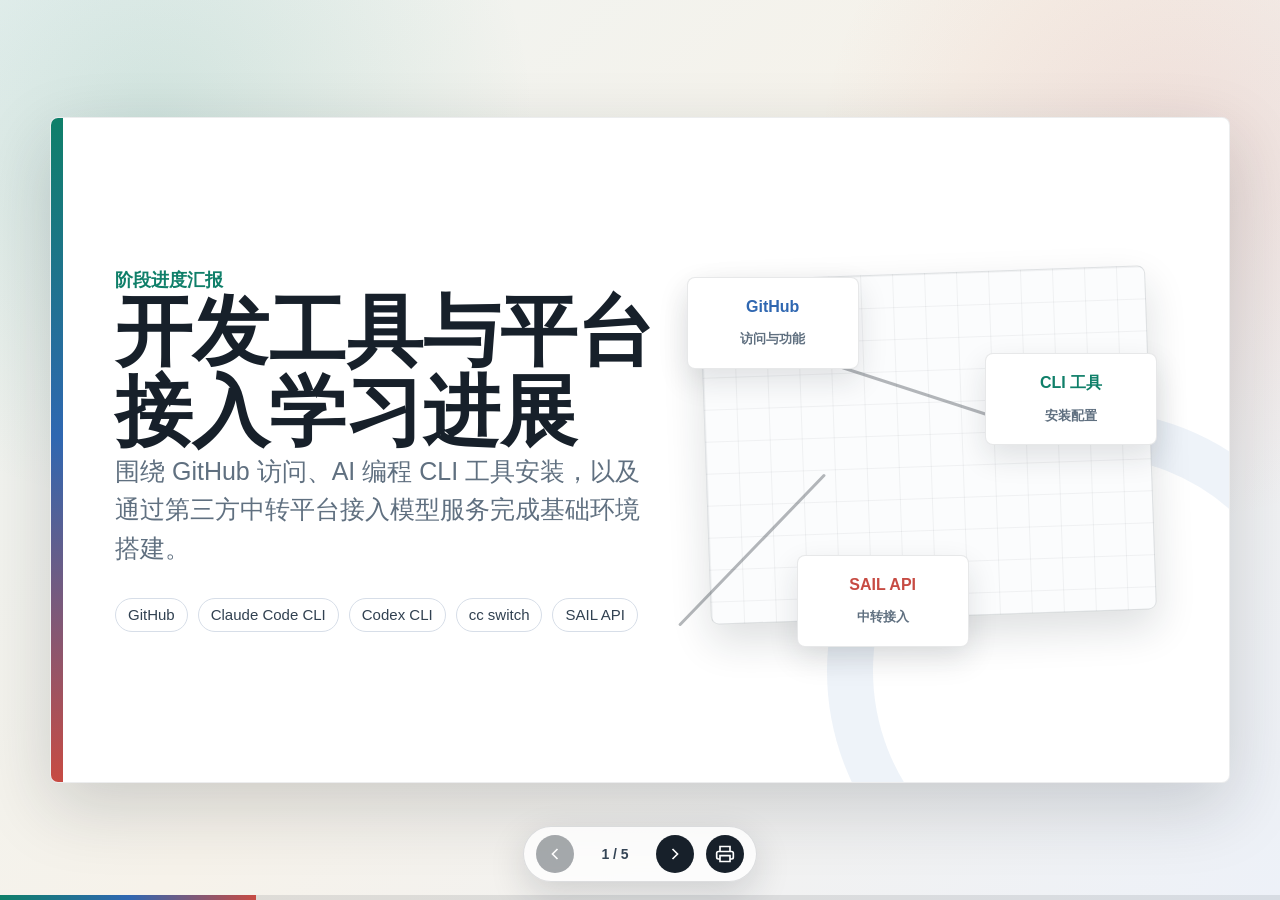
==== index.html @ 8c8330c8 "Add progress report webpage" ====
<!doctype html>
<html lang="zh-CN">
<head>
  <meta charset="utf-8">
  <meta name="viewport" content="width=device-width, initial-scale=1">
  <title>阶段进度汇报</title>
  <style>
    :root {
      --ink: #17202a;
      --muted: #607080;
      --line: #d7dee8;
      --paper: #f6f2ea;
      --surface: #ffffff;
      --green: #0f7f69;
      --blue: #2f67b1;
      --red: #c74b43;
      --gold: #b98020;
      --shadow: 0 24px 70px rgba(23, 32, 42, 0.18);
    }

    * {
      box-sizing: border-box;
    }

    html,
    body {
      height: 100%;
    }

    body {
      margin: 0;
      background:
        radial-gradient(circle at 12% 14%, rgba(15, 127, 105, 0.14), transparent 28%),
        radial-gradient(circle at 92% 18%, rgba(199, 75, 67, 0.12), transparent 26%),
        linear-gradient(135deg, #eef4f3 0%, var(--paper) 48%, #edf1f8 100%);
      color: var(--ink);
      font-family: "Microsoft YaHei", "PingFang SC", "Noto Sans SC", Arial, sans-serif;
      overflow: hidden;
    }

    .deck {
      position: relative;
      display: grid;
      min-height: 100%;
      place-items: center;
      padding: 36px 36px 72px;
    }

    .slide {
      position: absolute;
      display: none;
      width: min(1180px, calc(100vw - 72px));
      min-height: min(664px, calc(100vh - 128px));
      overflow: hidden;
      background: var(--surface);
      border: 1px solid rgba(23, 32, 42, 0.08);
      border-radius: 8px;
      box-shadow: var(--shadow);
      isolation: isolate;
    }

    .slide.active {
      display: block;
      animation: enter 260ms ease-out;
    }

    @keyframes enter {
      from {
        opacity: 0;
        transform: translateY(8px) scale(0.992);
      }
      to {
        opacity: 1;
        transform: translateY(0) scale(1);
      }
    }

    .slide::before {
      content: "";
      position: absolute;
      inset: 0 auto 0 0;
      width: 12px;
      background: linear-gradient(180deg, var(--green), var(--blue) 48%, var(--red));
      z-index: -1;
    }

    .slide::after {
      content: "";
      position: absolute;
      right: -120px;
      bottom: -150px;
      width: 430px;
      height: 430px;
      border: 46px solid rgba(47, 103, 177, 0.08);
      border-radius: 50%;
      z-index: -1;
    }

    .slide-inner {
      display: grid;
      min-height: inherit;
      padding: clamp(34px, 5vw, 68px);
      gap: 28px;
    }

    .cover {
      grid-template-columns: 1.06fr 0.94fr;
      align-items: center;
    }

    .section {
      grid-template-rows: auto 1fr;
    }

    .eyebrow {
      color: var(--green);
      font-size: clamp(14px, 1.5vw, 18px);
      font-weight: 700;
      letter-spacing: 0;
    }

    h1,
    h2,
    h3,
    p {
      margin: 0;
    }

    h1 {
      max-width: 760px;
      font-size: clamp(48px, 6vw, 82px);
      line-height: 1.04;
      letter-spacing: 0;
    }

    h2 {
      font-size: clamp(34px, 4.2vw, 58px);
      line-height: 1.1;
      letter-spacing: 0;
    }

    h3 {
      font-size: clamp(19px, 2vw, 25px);
      line-height: 1.25;
      letter-spacing: 0;
    }

    .lead {
      max-width: 820px;
      color: var(--muted);
      font-size: clamp(19px, 2vw, 25px);
      line-height: 1.55;
    }

    .meta {
      display: flex;
      flex-wrap: wrap;
      gap: 10px;
      margin-top: 30px;
      color: #314151;
      font-size: 15px;
    }

    .tag {
      display: inline-flex;
      align-items: center;
      min-height: 34px;
      padding: 6px 12px;
      border: 1px solid var(--line);
      border-radius: 999px;
      background: rgba(255, 255, 255, 0.72);
    }

    .visual {
      position: relative;
      min-height: 430px;
    }

    .board {
      position: absolute;
      inset: 38px 14px 48px 20px;
      border: 1px solid rgba(23, 32, 42, 0.12);
      border-radius: 8px;
      background:
        linear-gradient(90deg, rgba(23, 32, 42, 0.05) 1px, transparent 1px),
        linear-gradient(rgba(23, 32, 42, 0.05) 1px, transparent 1px),
        #fbfcfd;
      background-size: 32px 32px;
      box-shadow: 0 18px 40px rgba(23, 32, 42, 0.14);
      transform: rotate(-2deg);
    }

    .node {
      position: absolute;
      display: grid;
      width: clamp(110px, 14vw, 172px);
      min-height: 92px;
      place-items: center;
      padding: 16px;
      border: 1px solid rgba(23, 32, 42, 0.1);
      border-radius: 8px;
      background: #fff;
      box-shadow: 0 12px 30px rgba(23, 32, 42, 0.12);
      font-weight: 800;
      text-align: center;
    }

    .node small {
      display: block;
      margin-top: 6px;
      color: var(--muted);
      font-size: 13px;
      font-weight: 600;
    }

    .node.github {
      top: 42px;
      left: 2px;
      color: var(--blue);
    }

    .node.cli {
      right: 8px;
      top: 118px;
      color: var(--green);
    }

    .node.api {
      left: 112px;
      bottom: 18px;
      color: var(--red);
    }

    .line {
      position: absolute;
      height: 3px;
      border-radius: 999px;
      background: rgba(23, 32, 42, 0.32);
      transform-origin: left center;
    }

    .line.one {
      left: 154px;
      top: 130px;
      width: 205px;
      transform: rotate(18deg);
    }

    .line.two {
      right: 130px;
      top: 238px;
      width: 210px;
      transform: rotate(134deg);
    }

    .split {
      display: grid;
      grid-template-columns: repeat(2, minmax(0, 1fr));
      gap: 22px;
      align-items: stretch;
    }

    .panel {
      display: grid;
      align-content: start;
      gap: 16px;
      min-height: 100%;
      padding: clamp(22px, 3vw, 34px);
      border: 1px solid var(--line);
      border-radius: 8px;
      background: #fbfcfd;
    }

    .panel strong {
      color: var(--blue);
    }

    .list {
      display: grid;
      gap: 14px;
      margin: 0;
      padding: 0;
      list-style: none;
    }

    .list li {
      position: relative;
      padding-left: 32px;
      color: #344455;
      font-size: clamp(17px, 1.8vw, 22px);
      line-height: 1.55;
    }

    .list li::before {
      content: "";
      position: absolute;
      left: 0;
      top: 0.66em;
      width: 12px;
      height: 12px;
      border: 3px solid var(--green);
      border-radius: 50%;
      background: white;
    }

    .flow {
      display: grid;
      grid-template-columns: repeat(5, minmax(0, 1fr));
      align-items: center;
      gap: 10px;
      margin-top: 18px;
    }

    .step {
      display: grid;
      min-height: 150px;
      align-content: center;
      gap: 10px;
      padding: 20px 14px;
      border: 1px solid var(--line);
      border-radius: 8px;
      background: #fff;
      text-align: center;
    }

    .step svg {
      width: 36px;
      height: 36px;
      margin: 0 auto;
      color: var(--blue);
    }

    .step b {
      font-size: clamp(16px, 1.6vw, 20px);
    }

    .step span {
      color: var(--muted);
      font-size: 14px;
      line-height: 1.35;
    }

    .arrow {
      color: var(--gold);
      font-size: 28px;
      font-weight: 900;
      text-align: center;
    }

    .outcome-grid {
      display: grid;
      grid-template-columns: 1fr 1fr 1fr;
      gap: 18px;
      align-items: stretch;
    }

    .metric {
      display: grid;
      align-content: center;
      gap: 12px;
      min-height: 206px;
      padding: 28px;
      border: 1px solid var(--line);
      border-radius: 8px;
      background: #fbfcfd;
    }

    .metric .num {
      color: var(--red);
      font-size: clamp(44px, 5vw, 66px);
      font-weight: 900;
      line-height: 1;
    }

    .metric p {
      color: #344455;
      font-size: clamp(16px, 1.6vw, 20px);
      line-height: 1.5;
    }

    .summary {
      display: grid;
      align-content: center;
      gap: 24px;
      max-width: 900px;
    }

    .summary h2 {
      color: var(--ink);
    }

    .summary .lead {
      color: #344455;
    }

    .controls {
      position: fixed;
      left: 50%;
      bottom: 18px;
      z-index: 10;
      display: flex;
      align-items: center;
      gap: 12px;
      padding: 8px 12px;
      border: 1px solid rgba(23, 32, 42, 0.14);
      border-radius: 999px;
      background: rgba(255, 255, 255, 0.78);
      box-shadow: 0 12px 36px rgba(23, 32, 42, 0.16);
      backdrop-filter: blur(12px);
      transform: translateX(-50%);
    }

    .icon-button {
      display: grid;
      width: 38px;
      height: 38px;
      place-items: center;
      border: 0;
      border-radius: 50%;
      background: var(--ink);
      color: white;
      cursor: pointer;
    }

    .icon-button:disabled {
      cursor: not-allowed;
      opacity: 0.38;
    }

    .icon-button svg {
      width: 20px;
      height: 20px;
    }

    .count {
      min-width: 58px;
      color: #344455;
      font-size: 14px;
      font-weight: 700;
      text-align: center;
    }

    .progress {
      position: fixed;
      left: 0;
      right: 0;
      bottom: 0;
      z-index: 9;
      height: 5px;
      background: rgba(23, 32, 42, 0.1);
    }

    .progress span {
      display: block;
      width: 20%;
      height: 100%;
      background: linear-gradient(90deg, var(--green), var(--blue), var(--red));
      transition: width 180ms ease;
    }

    @media (max-width: 850px) {
      body {
        overflow: auto;
      }

      .deck {
        min-height: auto;
        padding: 18px 14px 86px;
      }

      .slide {
        position: relative;
        width: 100%;
        min-height: calc(100vh - 116px);
      }

      .slide-inner,
      .cover,
      .split,
      .outcome-grid {
        grid-template-columns: 1fr;
      }

      .visual {
        min-height: 300px;
      }

      .board {
        inset: 22px 20px 26px;
      }

      .node.github {
        top: 28px;
        left: 6px;
      }

      .node.cli {
        right: 2px;
        top: 92px;
      }

      .node.api {
        left: 58px;
        bottom: 0;
      }

      .line.one,
      .line.two {
        display: none;
      }

      .flow {
        grid-template-columns: 1fr;
      }

      .arrow {
        transform: rotate(90deg);
      }

      .controls {
        width: calc(100vw - 28px);
        justify-content: center;
      }
    }

    @media print {
      body {
        overflow: visible;
        background: white;
      }

      .deck {
        display: block;
        padding: 0;
      }

      .slide {
        position: relative;
        display: block;
        width: 100vw;
        min-height: 100vh;
        border: 0;
        border-radius: 0;
        box-shadow: none;
        page-break-after: always;
      }

      .controls,
      .progress {
        display: none;
      }
    }
  </style>
</head>
<body>
  <main class="deck" aria-label="阶段进度汇报幻灯片">
    <section class="slide active" aria-label="封面">
      <div class="slide-inner cover">
        <div>
          <p class="eyebrow">阶段进度汇报</p>
          <h1>开发工具与平台接入学习进展</h1>
          <p class="lead">围绕 GitHub 访问、AI 编程 CLI 工具安装，以及通过第三方中转平台接入模型服务完成基础环境搭建。</p>
          <div class="meta">
            <span class="tag">GitHub</span>
            <span class="tag">Claude Code CLI</span>
            <span class="tag">Codex CLI</span>
            <span class="tag">cc switch</span>
            <span class="tag">SAIL API</span>
          </div>
        </div>
        <div class="visual" aria-hidden="true">
          <div class="board"></div>
          <div class="line one"></div>
          <div class="line two"></div>
          <div class="node github">GitHub<small>访问与功能</small></div>
          <div class="node cli">CLI 工具<small>安装配置</small></div>
          <div class="node api">SAIL API<small>中转接入</small></div>
        </div>
      </div>
    </section>

    <section class="slide" aria-label="GitHub 学习">
      <div class="slide-inner section">
        <div>
          <p class="eyebrow">01 / GitHub 访问与使用</p>
          <h2>掌握了 GitHub 的基础访问方式和常用功能</h2>
        </div>
        <div class="split">
          <article class="panel">
            <h3>已完成内容</h3>
            <ul class="list">
              <li>学会访问 GitHub，并了解平台在代码托管、协作开发中的作用。</li>
              <li>认识仓库、分支、提交记录、Issue、Pull Request 等核心功能。</li>
              <li>理解了 GitHub 在项目管理、版本追踪和团队协作中的基本使用方法。</li>
            </ul>
          </article>
          <article class="panel">
            <h3>阶段价值</h3>
            <ul class="list">
              <li>后续可以通过仓库管理学习资料、代码文件和项目文档。</li>
              <li>能够更清晰地追踪每次修改，减少文件版本混乱。</li>
              <li>为后续使用 CLI 工具进行代码开发和协作打下基础。</li>
            </ul>
          </article>
        </div>
      </div>
    </section>

    <section class="slide" aria-label="工具安装">
      <div class="slide-inner section">
        <div>
          <p class="eyebrow">02 / CLI 工具环境</p>
          <h2>完成 Claude Code CLI、Codex CLI 和 cc switch 安装</h2>
        </div>
        <div class="outcome-grid">
          <article class="metric">
            <div class="num">01</div>
            <h3>Claude Code CLI</h3>
            <p>已完成安装，具备在命令行中调用 Claude Code 辅助开发的基础条件。</p>
          </article>
          <article class="metric">
            <div class="num">02</div>
            <h3>Codex CLI</h3>
            <p>已完成安装，能够通过命令行进入 Codex 编程助手工作流。</p>
          </article>
          <article class="metric">
            <div class="num">03</div>
            <h3>cc switch</h3>
            <p>已完成安装，用于切换和管理 Claude Code CLI、Codex CLI 的相关接入配置。</p>
          </article>
        </div>
      </div>
    </section>

    <section class="slide" aria-label="SAIL API 接入">
      <div class="slide-inner section">
        <div>
          <p class="eyebrow">03 / 第三方中转平台</p>
          <h2>学习通过 SAIL API 结合 cc switch 使用 CLI 工具</h2>
          <p class="lead">第三方中转平台地址：https://api.sailapi.top</p>
        </div>
        <div>
          <div class="flow" aria-label="接入流程">
            <div class="step">
              <svg viewBox="0 0 24 24" fill="none" stroke="currentColor" stroke-width="2" aria-hidden="true"><path d="M4 7h16M4 12h16M4 17h10"/></svg>
              <b>准备 CLI</b>
              <span>安装并确认命令行工具可用</span>
            </div>
            <div class="arrow">→</div>
            <div class="step">
              <svg viewBox="0 0 24 24" fill="none" stroke="currentColor" stroke-width="2" aria-hidden="true"><path d="M12 3v18M5 8h14M7 16h10"/></svg>
              <b>配置中转</b>
              <span>使用 SAIL API 作为访问入口</span>
            </div>
            <div class="arrow">→</div>
            <div class="step">
              <svg viewBox="0 0 24 24" fill="none" stroke="currentColor" stroke-width="2" aria-hidden="true"><path d="M8 7h8M8 12h8M8 17h5"/><rect x="4" y="3" width="16" height="18" rx="2"/></svg>
              <b>切换使用</b>
              <span>通过 cc switch 管理 Claude Code CLI 与 Codex CLI</span>
            </div>
          </div>
          <div class="split" style="margin-top: 22px;">
            <article class="panel">
              <h3>学习到的能力</h3>
              <ul class="list">
                <li>理解了第三方 API 中转平台在 CLI 工具接入中的作用。</li>
                <li>了解了通过统一配置来切换不同 AI 编程工具的方式。</li>
              </ul>
            </article>
            <article class="panel">
              <h3>后续应用方向</h3>
              <ul class="list">
                <li>在实际代码项目中尝试用 Claude Code CLI 和 Codex CLI 辅助开发。</li>
                <li>继续完善环境配置、命令使用记录和常见问题处理流程。</li>
              </ul>
            </article>
          </div>
        </div>
      </div>
    </section>

    <section class="slide" aria-label="总结">
      <div class="slide-inner">
        <div class="summary">
          <p class="eyebrow">04 / 阶段总结</p>
          <h2>已从平台认知进入工具实操阶段</h2>
          <p class="lead">本阶段完成了 GitHub 基础使用学习，搭建了 Claude Code CLI、Codex CLI 与 cc switch 工具环境，并初步掌握通过 SAIL API 中转平台接入和切换 AI 编程工具的方法。</p>
          <ul class="list">
            <li>基础平台：GitHub 访问、功能理解、使用方法学习。</li>
            <li>本地工具：Claude Code CLI、Codex CLI、cc switch 安装完成。</li>
            <li>接入方式：了解 SAIL API 与 cc switch 结合使用的流程。</li>
          </ul>
        </div>
      </div>
    </section>
  </main>

  <nav class="controls" aria-label="幻灯片控制">
    <button class="icon-button" type="button" id="prev" title="上一页" aria-label="上一页">
      <svg viewBox="0 0 24 24" fill="none" stroke="currentColor" stroke-width="2" aria-hidden="true"><path d="m15 18-6-6 6-6"/></svg>
    </button>
    <span class="count" id="count">1 / 5</span>
    <button class="icon-button" type="button" id="next" title="下一页" aria-label="下一页">
      <svg viewBox="0 0 24 24" fill="none" stroke="currentColor" stroke-width="2" aria-hidden="true"><path d="m9 18 6-6-6-6"/></svg>
    </button>
    <button class="icon-button" type="button" id="print" title="打印或导出 PDF" aria-label="打印或导出 PDF">
      <svg viewBox="0 0 24 24" fill="none" stroke="currentColor" stroke-width="2" aria-hidden="true"><path d="M6 9V3h12v6"/><path d="M6 18H4a2 2 0 0 1-2-2v-5a2 2 0 0 1 2-2h16a2 2 0 0 1 2 2v5a2 2 0 0 1-2 2h-2"/><path d="M6 14h12v7H6z"/></svg>
    </button>
  </nav>
  <div class="progress" aria-hidden="true"><span id="bar"></span></div>

  <script>
    const slides = Array.from(document.querySelectorAll(".slide"));
    const prevButton = document.querySelector("#prev");
    const nextButton = document.querySelector("#next");
    const printButton = document.querySelector("#print");
    const count = document.querySelector("#count");
    const bar = document.querySelector("#bar");
    let current = 0;

    function showSlide(index) {
      current = Math.max(0, Math.min(index, slides.length - 1));
      slides.forEach((slide, slideIndex) => {
        slide.classList.toggle("active", slideIndex === current);
      });
      prevButton.disabled = current === 0;
      nextButton.disabled = current === slides.length - 1;
      count.textContent = `${current + 1} / ${slides.length}`;
      bar.style.width = `${((current + 1) / slides.length) * 100}%`;
    }

    prevButton.addEventListener("click", () => showSlide(current - 1));
    nextButton.addEventListener("click", () => showSlide(current + 1));
    printButton.addEventListener("click", () => window.print());

    window.addEventListener("keydown", (event) => {
      if (event.key === "ArrowLeft" || event.key === "PageUp") {
        showSlide(current - 1);
      }
      if (event.key === "ArrowRight" || event.key === "PageDown" || event.key === " ") {
        event.preventDefault();
        showSlide(current + 1);
      }
      if (event.key === "Home") {
        showSlide(0);
      }
      if (event.key === "End") {
        showSlide(slides.length - 1);
      }
    });

    showSlide(0);
  </script>
</body>
</html>
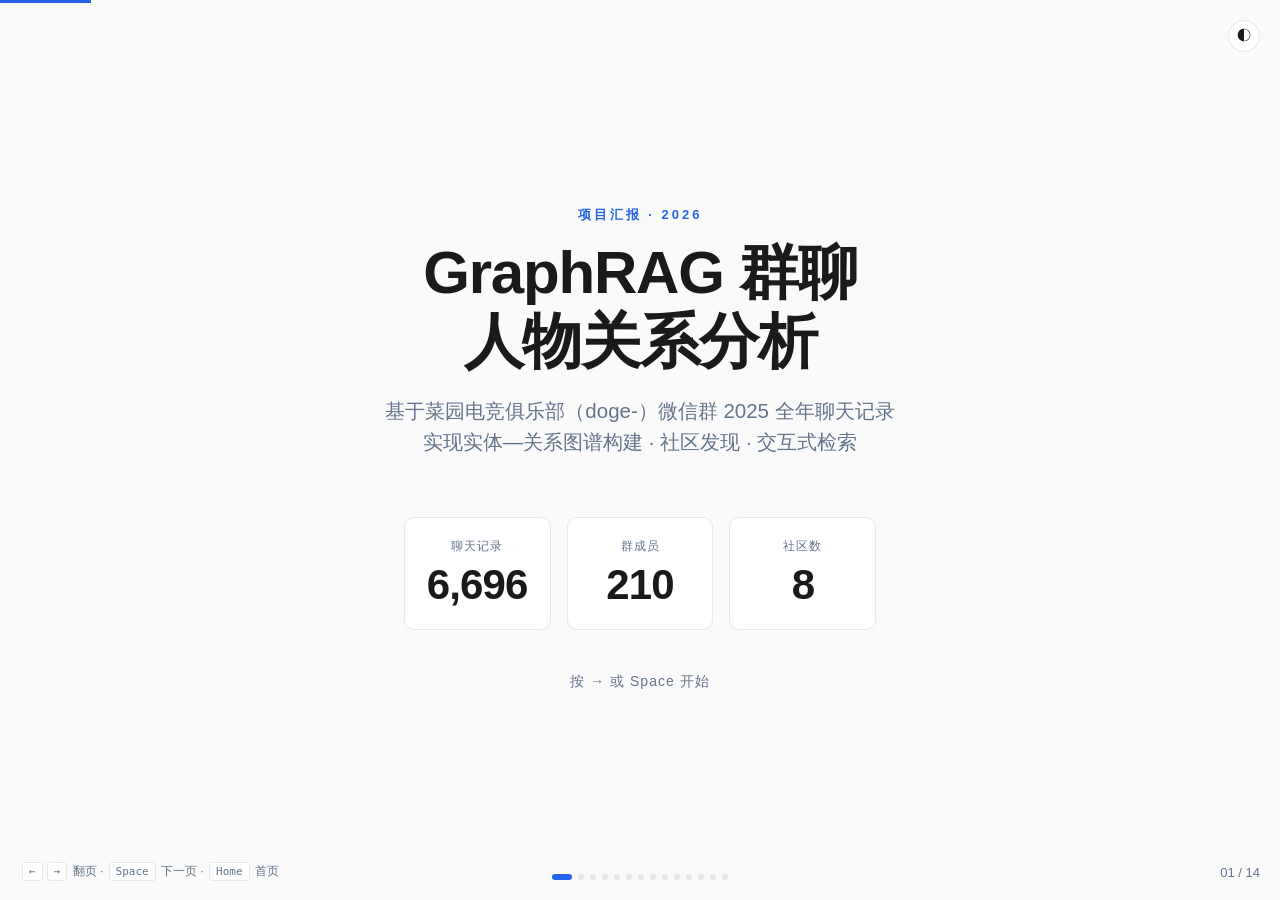
==== commit 34e5dea6: "Add files via upload" ====
--- a/index.html
+++ b/index.html
@@ -1,755 +1,793 @@
-<!doctype html>
+<!DOCTYPE html>
 <html lang="zh-CN">
 <head>
-  <meta charset="utf-8">
-  <meta name="viewport" content="width=device-width, initial-scale=1">
-  <title>阶段进度汇报</title>
-  <style>
-    :root {
-      --ink: #17202a;
-      --muted: #607080;
-      --line: #d7dee8;
-      --paper: #f6f2ea;
-      --surface: #ffffff;
-      --green: #0f7f69;
-      --blue: #2f67b1;
-      --red: #c74b43;
-      --gold: #b98020;
-      --shadow: 0 24px 70px rgba(23, 32, 42, 0.18);
-    }
-
-    * {
-      box-sizing: border-box;
-    }
-
-    html,
-    body {
-      height: 100%;
-    }
-
-    body {
-      margin: 0;
-      background:
-        radial-gradient(circle at 12% 14%, rgba(15, 127, 105, 0.14), transparent 28%),
-        radial-gradient(circle at 92% 18%, rgba(199, 75, 67, 0.12), transparent 26%),
-        linear-gradient(135deg, #eef4f3 0%, var(--paper) 48%, #edf1f8 100%);
-      color: var(--ink);
-      font-family: "Microsoft YaHei", "PingFang SC", "Noto Sans SC", Arial, sans-serif;
-      overflow: hidden;
-    }
-
-    .deck {
-      position: relative;
-      display: grid;
-      min-height: 100%;
-      place-items: center;
-      padding: 36px 36px 72px;
-    }
-
-    .slide {
-      position: absolute;
-      display: none;
-      width: min(1180px, calc(100vw - 72px));
-      min-height: min(664px, calc(100vh - 128px));
-      overflow: hidden;
-      background: var(--surface);
-      border: 1px solid rgba(23, 32, 42, 0.08);
-      border-radius: 8px;
-      box-shadow: var(--shadow);
-      isolation: isolate;
-    }
-
-    .slide.active {
-      display: block;
-      animation: enter 260ms ease-out;
-    }
-
-    @keyframes enter {
-      from {
-        opacity: 0;
-        transform: translateY(8px) scale(0.992);
-      }
-      to {
-        opacity: 1;
-        transform: translateY(0) scale(1);
-      }
-    }
-
-    .slide::before {
-      content: "";
-      position: absolute;
-      inset: 0 auto 0 0;
-      width: 12px;
-      background: linear-gradient(180deg, var(--green), var(--blue) 48%, var(--red));
-      z-index: -1;
-    }
-
-    .slide::after {
-      content: "";
-      position: absolute;
-      right: -120px;
-      bottom: -150px;
-      width: 430px;
-      height: 430px;
-      border: 46px solid rgba(47, 103, 177, 0.08);
-      border-radius: 50%;
-      z-index: -1;
-    }
-
-    .slide-inner {
-      display: grid;
-      min-height: inherit;
-      padding: clamp(34px, 5vw, 68px);
-      gap: 28px;
-    }
-
-    .cover {
-      grid-template-columns: 1.06fr 0.94fr;
-      align-items: center;
-    }
-
-    .section {
-      grid-template-rows: auto 1fr;
-    }
-
-    .eyebrow {
-      color: var(--green);
-      font-size: clamp(14px, 1.5vw, 18px);
-      font-weight: 700;
-      letter-spacing: 0;
-    }
-
-    h1,
-    h2,
-    h3,
-    p {
-      margin: 0;
-    }
-
-    h1 {
-      max-width: 760px;
-      font-size: clamp(48px, 6vw, 82px);
-      line-height: 1.04;
-      letter-spacing: 0;
-    }
-
-    h2 {
-      font-size: clamp(34px, 4.2vw, 58px);
-      line-height: 1.1;
-      letter-spacing: 0;
-    }
-
-    h3 {
-      font-size: clamp(19px, 2vw, 25px);
-      line-height: 1.25;
-      letter-spacing: 0;
-    }
-
-    .lead {
-      max-width: 820px;
-      color: var(--muted);
-      font-size: clamp(19px, 2vw, 25px);
-      line-height: 1.55;
-    }
-
-    .meta {
-      display: flex;
-      flex-wrap: wrap;
-      gap: 10px;
-      margin-top: 30px;
-      color: #314151;
-      font-size: 15px;
-    }
-
-    .tag {
-      display: inline-flex;
-      align-items: center;
-      min-height: 34px;
-      padding: 6px 12px;
-      border: 1px solid var(--line);
-      border-radius: 999px;
-      background: rgba(255, 255, 255, 0.72);
-    }
-
-    .visual {
-      position: relative;
-      min-height: 430px;
-    }
-
-    .board {
-      position: absolute;
-      inset: 38px 14px 48px 20px;
-      border: 1px solid rgba(23, 32, 42, 0.12);
-      border-radius: 8px;
-      background:
-        linear-gradient(90deg, rgba(23, 32, 42, 0.05) 1px, transparent 1px),
-        linear-gradient(rgba(23, 32, 42, 0.05) 1px, transparent 1px),
-        #fbfcfd;
-      background-size: 32px 32px;
-      box-shadow: 0 18px 40px rgba(23, 32, 42, 0.14);
-      transform: rotate(-2deg);
-    }
-
-    .node {
-      position: absolute;
-      display: grid;
-      width: clamp(110px, 14vw, 172px);
-      min-height: 92px;
-      place-items: center;
-      padding: 16px;
-      border: 1px solid rgba(23, 32, 42, 0.1);
-      border-radius: 8px;
-      background: #fff;
-      box-shadow: 0 12px 30px rgba(23, 32, 42, 0.12);
-      font-weight: 800;
-      text-align: center;
-    }
-
-    .node small {
-      display: block;
-      margin-top: 6px;
-      color: var(--muted);
-      font-size: 13px;
-      font-weight: 600;
-    }
-
-    .node.github {
-      top: 42px;
-      left: 2px;
-      color: var(--blue);
-    }
-
-    .node.cli {
-      right: 8px;
-      top: 118px;
-      color: var(--green);
-    }
-
-    .node.api {
-      left: 112px;
-      bottom: 18px;
-      color: var(--red);
-    }
-
-    .line {
-      position: absolute;
-      height: 3px;
-      border-radius: 999px;
-      background: rgba(23, 32, 42, 0.32);
-      transform-origin: left center;
-    }
-
-    .line.one {
-      left: 154px;
-      top: 130px;
-      width: 205px;
-      transform: rotate(18deg);
-    }
-
-    .line.two {
-      right: 130px;
-      top: 238px;
-      width: 210px;
-      transform: rotate(134deg);
-    }
-
-    .split {
-      display: grid;
-      grid-template-columns: repeat(2, minmax(0, 1fr));
-      gap: 22px;
-      align-items: stretch;
-    }
-
-    .panel {
-      display: grid;
-      align-content: start;
-      gap: 16px;
-      min-height: 100%;
-      padding: clamp(22px, 3vw, 34px);
-      border: 1px solid var(--line);
-      border-radius: 8px;
-      background: #fbfcfd;
-    }
-
-    .panel strong {
-      color: var(--blue);
-    }
-
-    .list {
-      display: grid;
-      gap: 14px;
-      margin: 0;
-      padding: 0;
-      list-style: none;
-    }
-
-    .list li {
-      position: relative;
-      padding-left: 32px;
-      color: #344455;
-      font-size: clamp(17px, 1.8vw, 22px);
-      line-height: 1.55;
-    }
-
-    .list li::before {
-      content: "";
-      position: absolute;
-      left: 0;
-      top: 0.66em;
-      width: 12px;
-      height: 12px;
-      border: 3px solid var(--green);
-      border-radius: 50%;
-      background: white;
-    }
-
-    .flow {
-      display: grid;
-      grid-template-columns: repeat(5, minmax(0, 1fr));
-      align-items: center;
-      gap: 10px;
-      margin-top: 18px;
-    }
-
-    .step {
-      display: grid;
-      min-height: 150px;
-      align-content: center;
-      gap: 10px;
-      padding: 20px 14px;
-      border: 1px solid var(--line);
-      border-radius: 8px;
-      background: #fff;
-      text-align: center;
-    }
-
-    .step svg {
-      width: 36px;
-      height: 36px;
-      margin: 0 auto;
-      color: var(--blue);
-    }
-
-    .step b {
-      font-size: clamp(16px, 1.6vw, 20px);
-    }
-
-    .step span {
-      color: var(--muted);
-      font-size: 14px;
-      line-height: 1.35;
-    }
-
-    .arrow {
-      color: var(--gold);
-      font-size: 28px;
-      font-weight: 900;
-      text-align: center;
-    }
-
-    .outcome-grid {
-      display: grid;
-      grid-template-columns: 1fr 1fr 1fr;
-      gap: 18px;
-      align-items: stretch;
-    }
-
-    .metric {
-      display: grid;
-      align-content: center;
-      gap: 12px;
-      min-height: 206px;
-      padding: 28px;
-      border: 1px solid var(--line);
-      border-radius: 8px;
-      background: #fbfcfd;
-    }
-
-    .metric .num {
-      color: var(--red);
-      font-size: clamp(44px, 5vw, 66px);
-      font-weight: 900;
-      line-height: 1;
-    }
-
-    .metric p {
-      color: #344455;
-      font-size: clamp(16px, 1.6vw, 20px);
-      line-height: 1.5;
-    }
-
-    .summary {
-      display: grid;
-      align-content: center;
-      gap: 24px;
-      max-width: 900px;
-    }
-
-    .summary h2 {
-      color: var(--ink);
-    }
-
-    .summary .lead {
-      color: #344455;
-    }
-
-    .controls {
-      position: fixed;
-      left: 50%;
-      bottom: 18px;
-      z-index: 10;
-      display: flex;
-      align-items: center;
-      gap: 12px;
-      padding: 8px 12px;
-      border: 1px solid rgba(23, 32, 42, 0.14);
-      border-radius: 999px;
-      background: rgba(255, 255, 255, 0.78);
-      box-shadow: 0 12px 36px rgba(23, 32, 42, 0.16);
-      backdrop-filter: blur(12px);
-      transform: translateX(-50%);
-    }
-
-    .icon-button {
-      display: grid;
-      width: 38px;
-      height: 38px;
-      place-items: center;
-      border: 0;
-      border-radius: 50%;
-      background: var(--ink);
-      color: white;
-      cursor: pointer;
-    }
-
-    .icon-button:disabled {
-      cursor: not-allowed;
-      opacity: 0.38;
-    }
-
-    .icon-button svg {
-      width: 20px;
-      height: 20px;
-    }
-
-    .count {
-      min-width: 58px;
-      color: #344455;
-      font-size: 14px;
-      font-weight: 700;
-      text-align: center;
-    }
-
-    .progress {
-      position: fixed;
-      left: 0;
-      right: 0;
-      bottom: 0;
-      z-index: 9;
-      height: 5px;
-      background: rgba(23, 32, 42, 0.1);
-    }
-
-    .progress span {
-      display: block;
-      width: 20%;
-      height: 100%;
-      background: linear-gradient(90deg, var(--green), var(--blue), var(--red));
-      transition: width 180ms ease;
-    }
-
-    @media (max-width: 850px) {
-      body {
-        overflow: auto;
-      }
-
-      .deck {
-        min-height: auto;
-        padding: 18px 14px 86px;
-      }
-
-      .slide {
-        position: relative;
-        width: 100%;
-        min-height: calc(100vh - 116px);
-      }
-
-      .slide-inner,
-      .cover,
-      .split,
-      .outcome-grid {
-        grid-template-columns: 1fr;
-      }
-
-      .visual {
-        min-height: 300px;
-      }
-
-      .board {
-        inset: 22px 20px 26px;
-      }
-
-      .node.github {
-        top: 28px;
-        left: 6px;
-      }
-
-      .node.cli {
-        right: 2px;
-        top: 92px;
-      }
-
-      .node.api {
-        left: 58px;
-        bottom: 0;
-      }
-
-      .line.one,
-      .line.two {
-        display: none;
-      }
-
-      .flow {
-        grid-template-columns: 1fr;
-      }
-
-      .arrow {
-        transform: rotate(90deg);
-      }
-
-      .controls {
-        width: calc(100vw - 28px);
-        justify-content: center;
-      }
-    }
-
-    @media print {
-      body {
-        overflow: visible;
-        background: white;
-      }
-
-      .deck {
-        display: block;
-        padding: 0;
-      }
-
-      .slide {
-        position: relative;
-        display: block;
-        width: 100vw;
-        min-height: 100vh;
-        border: 0;
-        border-radius: 0;
-        box-shadow: none;
-        page-break-after: always;
-      }
-
-      .controls,
-      .progress {
-        display: none;
-      }
-    }
-  </style>
+<meta charset="UTF-8">
+<meta name="viewport" content="width=device-width, initial-scale=1.0">
+<title>GraphRAG 群聊人物关系分析 · 项目汇报</title>
+<style>
+:root {
+  --bg: #fafafa;
+  --fg: #1a1a1a;
+  --muted: #64748b;
+  --accent: #2563eb;
+  --accent-soft: #dbeafe;
+  --card: #ffffff;
+  --border: #e5e7eb;
+  --code-bg: #0f172a;
+  --code-fg: #e2e8f0;
+}
+[data-theme="dark"] {
+  --bg: #0f1115;
+  --fg: #f1f5f9;
+  --muted: #94a3b8;
+  --accent: #60a5fa;
+  --accent-soft: #1e293b;
+  --card: #171923;
+  --border: #262a36;
+  --code-bg: #05070c;
+  --code-fg: #e2e8f0;
+}
+* { box-sizing: border-box; margin: 0; padding: 0; }
+html, body {
+  height: 100%;
+  font-family: -apple-system, BlinkMacSystemFont, "PingFang SC",
+               "Microsoft YaHei", "Segoe UI", Roboto, sans-serif;
+  background: var(--bg);
+  color: var(--fg);
+  overflow: hidden;
+  transition: background .3s, color .3s;
+}
+.progress {
+  position: fixed; top: 0; left: 0; height: 3px;
+  background: var(--accent);
+  width: 0%; z-index: 100;
+  transition: width .35s cubic-bezier(.4,0,.2,1);
+}
+.counter {
+  position: fixed; right: 20px; bottom: 20px;
+  color: var(--muted); font-size: 13px;
+  font-variant-numeric: tabular-nums;
+  z-index: 50; user-select: none;
+}
+.hint {
+  position: fixed; left: 20px; bottom: 20px;
+  color: var(--muted); font-size: 12px;
+  z-index: 50; user-select: none;
+}
+.hint kbd {
+  padding: 2px 6px; border: 1px solid var(--border);
+  border-radius: 3px; background: var(--card);
+  font-family: ui-monospace, Consolas, monospace;
+  font-size: 11px; margin: 0 2px;
+}
+.theme-toggle {
+  position: fixed; right: 20px; top: 20px;
+  width: 32px; height: 32px; border-radius: 50%;
+  border: 1px solid var(--border);
+  background: var(--card); color: var(--fg);
+  cursor: pointer; font-size: 14px;
+  z-index: 50;
+  display: flex; align-items: center; justify-content: center;
+}
+.deck {
+  height: 100vh; width: 100vw;
+  position: relative;
+  overflow: hidden;
+}
+.slide {
+  position: absolute; inset: 0;
+  padding: 8vh 10vw;
+  display: flex; flex-direction: column;
+  justify-content: center;
+  opacity: 0;
+  transform: translateX(30px);
+  transition: opacity .4s ease, transform .4s ease;
+  pointer-events: none;
+  overflow-y: auto;
+}
+.slide.active {
+  opacity: 1; transform: translateX(0);
+  pointer-events: auto;
+}
+.slide.prev {
+  transform: translateX(-30px);
+}
+.eyebrow {
+  color: var(--accent); font-size: 13px;
+  letter-spacing: 3px; text-transform: uppercase;
+  margin-bottom: 14px; font-weight: 600;
+}
+h1 {
+  font-size: clamp(32px, 5vw, 60px);
+  font-weight: 700; line-height: 1.15;
+  margin-bottom: 20px; letter-spacing: -0.02em;
+}
+h2 {
+  font-size: clamp(24px, 3.4vw, 40px);
+  font-weight: 700; line-height: 1.2;
+  margin-bottom: 24px; letter-spacing: -0.01em;
+}
+h3 {
+  font-size: clamp(16px, 1.6vw, 20px);
+  font-weight: 600; margin-bottom: 8px;
+}
+p, li {
+  font-size: clamp(15px, 1.4vw, 18px);
+  line-height: 1.7; color: var(--fg);
+}
+.subtitle {
+  font-size: clamp(16px, 1.6vw, 22px);
+  color: var(--muted); margin-bottom: 40px;
+  line-height: 1.5;
+}
+.meta-line {
+  color: var(--muted); font-size: 14px;
+  margin-top: 40px; letter-spacing: 1px;
+}
+ul { list-style: none; }
+li {
+  padding: 10px 0; padding-left: 22px;
+  position: relative;
+}
+li::before {
+  content: ""; position: absolute;
+  left: 0; top: 20px;
+  width: 6px; height: 6px; border-radius: 50%;
+  background: var(--accent);
+}
+.grid {
+  display: grid; gap: 16px;
+  margin-top: 20px;
+}
+.grid.g2 { grid-template-columns: 1fr 1fr; }
+.grid.g3 { grid-template-columns: repeat(3, 1fr); }
+.grid.g4 { grid-template-columns: repeat(4, 1fr); }
+.card {
+  background: var(--card);
+  border: 1px solid var(--border);
+  border-radius: 10px;
+  padding: 20px 22px;
+}
+.card .k {
+  font-size: 12px; color: var(--muted);
+  letter-spacing: 1px; text-transform: uppercase;
+}
+.card .v {
+  font-size: clamp(28px, 3.6vw, 42px);
+  font-weight: 700; margin-top: 6px;
+  color: var(--fg); letter-spacing: -0.02em;
+  font-variant-numeric: tabular-nums;
+}
+.card .d {
+  font-size: 13px; color: var(--muted);
+  margin-top: 6px;
+}
+.pill {
+  display: inline-block;
+  padding: 4px 10px; margin: 0 4px 6px 0;
+  background: var(--accent-soft);
+  color: var(--accent);
+  border-radius: 999px; font-size: 13px;
+  font-weight: 500;
+}
+[data-theme="dark"] .pill { color: var(--fg); }
+.step {
+  display: flex; align-items: flex-start;
+  gap: 16px; padding: 14px 0;
+  border-bottom: 1px solid var(--border);
+}
+.step:last-child { border-bottom: none; }
+.step .n {
+  min-width: 32px; height: 32px;
+  border-radius: 50%;
+  background: var(--accent);
+  color: white; font-weight: 700;
+  display: flex; align-items: center; justify-content: center;
+  font-size: 14px;
+}
+.step .body { flex: 1; }
+.step .body h3 { margin-bottom: 4px; }
+.step .body p { font-size: 15px; color: var(--muted); }
+pre {
+  background: var(--code-bg);
+  color: var(--code-fg);
+  padding: 18px 22px;
+  border-radius: 8px;
+  font-family: ui-monospace, "SF Mono", Consolas, monospace;
+  font-size: clamp(11px, 1.05vw, 14px);
+  line-height: 1.55;
+  overflow-x: auto;
+  margin-top: 16px;
+}
+pre .c { color: #64748b; }
+pre .k { color: #f472b6; }
+pre .s { color: #86efac; }
+pre .n { color: #fbbf24; }
+table {
+  width: 100%; border-collapse: collapse;
+  margin-top: 16px; font-size: 15px;
+}
+th, td {
+  padding: 10px 14px; text-align: left;
+  border-bottom: 1px solid var(--border);
+}
+th {
+  color: var(--muted); font-weight: 600;
+  font-size: 13px; text-transform: uppercase;
+  letter-spacing: 1px;
+}
+td.num {
+  text-align: right;
+  font-variant-numeric: tabular-nums;
+}
+.bar {
+  height: 6px; background: var(--border);
+  border-radius: 3px; overflow: hidden;
+  margin-top: 6px;
+}
+.bar .fill {
+  height: 100%; background: var(--accent);
+  border-radius: 3px;
+}
+.dots-nav {
+  position: fixed; bottom: 20px;
+  left: 50%; transform: translateX(-50%);
+  display: flex; gap: 6px; z-index: 50;
+}
+.dots-nav span {
+  width: 6px; height: 6px; border-radius: 50%;
+  background: var(--border); cursor: pointer;
+  transition: background .2s, width .2s;
+}
+.dots-nav span.active {
+  background: var(--accent); width: 20px;
+  border-radius: 3px;
+}
+.center {
+  text-align: center; align-items: center;
+}
+.mono {
+  font-family: ui-monospace, "SF Mono", Consolas, monospace;
+}
+.two-col {
+  display: grid; grid-template-columns: 1fr 1fr;
+  gap: 40px; margin-top: 20px;
+}
+.arrow-flow {
+  display: flex; align-items: center;
+  gap: 14px; flex-wrap: wrap;
+  margin-top: 24px;
+}
+.arrow-flow .node {
+  padding: 14px 20px;
+  background: var(--card);
+  border: 1px solid var(--border);
+  border-radius: 8px;
+  font-size: 15px; font-weight: 500;
+}
+.arrow-flow .arrow {
+  color: var(--muted); font-size: 20px;
+}
+@media (max-width: 720px) {
+  .slide { padding: 6vh 6vw; }
+  .grid.g2, .grid.g3, .grid.g4 {
+    grid-template-columns: 1fr;
+  }
+  .two-col { grid-template-columns: 1fr; gap: 20px; }
+  .hint { display: none; }
+}
+</style>
 </head>
 <body>
-  <main class="deck" aria-label="阶段进度汇报幻灯片">
-    <section class="slide active" aria-label="封面">
-      <div class="slide-inner cover">
-        <div>
-          <p class="eyebrow">阶段进度汇报</p>
-          <h1>开发工具与平台接入学习进展</h1>
-          <p class="lead">围绕 GitHub 访问、AI 编程 CLI 工具安装，以及通过第三方中转平台接入模型服务完成基础环境搭建。</p>
-          <div class="meta">
-            <span class="tag">GitHub</span>
-            <span class="tag">Claude Code CLI</span>
-            <span class="tag">Codex CLI</span>
-            <span class="tag">cc switch</span>
-            <span class="tag">SAIL API</span>
-          </div>
-        </div>
-        <div class="visual" aria-hidden="true">
-          <div class="board"></div>
-          <div class="line one"></div>
-          <div class="line two"></div>
-          <div class="node github">GitHub<small>访问与功能</small></div>
-          <div class="node cli">CLI 工具<small>安装配置</small></div>
-          <div class="node api">SAIL API<small>中转接入</small></div>
-        </div>
+
+<div class="progress" id="progress"></div>
+<button class="theme-toggle" onclick="toggleTheme()" title="切换主题">◐</button>
+<div class="counter" id="counter">01 / 14</div>
+<div class="hint">
+  <kbd>←</kbd><kbd>→</kbd> 翻页 · <kbd>Space</kbd> 下一页 · <kbd>Home</kbd> 首页
+</div>
+<div class="dots-nav" id="dotsNav"></div>
+
+<main class="deck" id="deck">
+
+<!-- 1 封面 -->
+<section class="slide center">
+  <div class="eyebrow">项目汇报 · 2026</div>
+  <h1>GraphRAG 群聊<br>人物关系分析</h1>
+  <p class="subtitle">基于菜园电竞俱乐部（doge-）微信群 2025 全年聊天记录<br>
+     实现实体—关系图谱构建 · 社区发现 · 交互式检索</p>
+  <div class="grid g3" style="max-width: 720px; margin: 20px auto 0;">
+    <div class="card"><div class="k">聊天记录</div><div class="v">6,696</div></div>
+    <div class="card"><div class="k">群成员</div><div class="v">210</div></div>
+    <div class="card"><div class="k">社区数</div><div class="v">8</div></div>
+  </div>
+  <p class="meta-line">按 → 或 Space 开始</p>
+</section>
+
+<!-- 2 背景 -->
+<section class="slide">
+  <div class="eyebrow">01 · 项目背景</div>
+  <h2>为什么要给聊天群建"关系图"</h2>
+  <div class="two-col">
+    <div>
+      <h3>问题</h3>
+      <p style="color: var(--muted); margin-bottom: 20px;">
+        一个 200+ 人的活跃群聊，肉眼几乎无法回答：<br>
+        · 谁跟谁互动最频繁？<br>
+        · 群里有几个小圈子？<br>
+        · 某两个人是通过谁认识的？
+      </p>
+    </div>
+    <div>
+      <h3>思路</h3>
+      <p style="color: var(--muted);">
+        用轻量级 GraphRAG 方法：<br>
+        · 从结构化聊天数据抽取实体—关系<br>
+        · Louvain 算法自动发现社区<br>
+        · 提供可视化 + 命令行检索接口<br>
+        · <b>无需大模型反复调用</b>
+      </p>
+    </div>
+  </div>
+</section>
+
+<!-- 3 核心需求 -->
+<section class="slide">
+  <div class="eyebrow">02 · 需求拆解</div>
+  <h2>7 条核心要求（源自 yaoqiu.docx）</h2>
+  <div class="grid g2">
+    <div class="card">
+      <h3>数据解析</h3>
+      <p style="color: var(--muted); font-size: 14px;">抽取昵称、发言、@提及、互相回复、私聊互动</p>
+    </div>
+    <div class="card">
+      <h3>图谱构建</h3>
+      <p style="color: var(--muted); font-size: 14px;">用户为节点、互动为边，轻量结构不依赖重型图数据库</p>
+    </div>
+    <div class="card">
+      <h3>Louvain 社区发现</h3>
+      <p style="color: var(--muted); font-size: 14px;">自动聚类，标注每社区内的高互动核心人物</p>
+    </div>
+    <div class="card">
+      <h3>交互式可视化</h3>
+      <p style="color: var(--muted); font-size: 14px;">节点大小∝发言量、边粗细∝互动、社区区分色</p>
+    </div>
+    <div class="card">
+      <h3>指标汇总</h3>
+      <p style="color: var(--muted); font-size: 14px;">发言量、最强好友、所属社区导出 CSV</p>
+    </div>
+    <div class="card">
+      <h3>轻量 GraphRAG</h3>
+      <p style="color: var(--muted); font-size: 14px;">纯结构化数据驱动，不依赖大模型</p>
+    </div>
+  </div>
+</section>
+
+<!-- 4 技术栈 -->
+<section class="slide">
+  <div class="eyebrow">03 · 技术栈</div>
+  <h2>依赖最小化的 Python 方案</h2>
+  <div style="margin-top: 30px;">
+    <span class="pill">Python 3.14</span>
+    <span class="pill">NetworkX</span>
+    <span class="pill">python-louvain</span>
+    <span class="pill">pyvis</span>
+    <span class="pill">pandas</span>
+    <span class="pill">pickle</span>
+  </div>
+  <div class="two-col" style="margin-top: 40px;">
+    <div class="card">
+      <h3>图结构与算法</h3>
+      <p style="color: var(--muted);">NetworkX 承载节点/边/权重；python-louvain 做社区发现</p>
+    </div>
+    <div class="card">
+      <h3>可视化与持久化</h3>
+      <p style="color: var(--muted);">pyvis 生成交互式 HTML；pandas 导 CSV；pickle 存图状态</p>
+    </div>
+  </div>
+</section>
+
+<!-- 5 5步流程 -->
+<section class="slide">
+  <div class="eyebrow">04 · 流水线</div>
+  <h2>5 步数据管道</h2>
+  <div class="arrow-flow">
+    <div class="node">1 · 数据清洗</div>
+    <div class="arrow">→</div>
+    <div class="node">2 · 实体索引</div>
+    <div class="arrow">→</div>
+    <div class="node">3 · 关系抽取</div>
+    <div class="arrow">→</div>
+    <div class="node">4 · Louvain</div>
+    <div class="arrow">→</div>
+    <div class="node">5 · 可视化 / CSV</div>
+  </div>
+  <div class="grid g3" style="margin-top: 40px;">
+    <div class="card">
+      <div class="k">原始条数</div>
+      <div class="v">6,696</div>
+      <div class="d">clean_chat.json</div>
+    </div>
+    <div class="card">
+      <div class="k">清洗后</div>
+      <div class="v">6,458</div>
+      <div class="d">去除系统消息</div>
+    </div>
+    <div class="card">
+      <div class="k">唯一实体</div>
+      <div class="v">205</div>
+      <div class="d">wxid ↔ 昵称双向映射</div>
+    </div>
+  </div>
+</section>
+
+<!-- 6 关系抽取 -->
+<section class="slide">
+  <div class="eyebrow">05 · 关系抽取</div>
+  <h2>四类互动 → 加权融合</h2>
+  <table>
+    <thead>
+      <tr>
+        <th>互动类型</th>
+        <th>来源</th>
+        <th class="num">单次权重</th>
+        <th class="num">总触发数</th>
+      </tr>
+    </thead>
+    <tbody>
+      <tr>
+        <td>引用回复</td>
+        <td>type 244813135921</td>
+        <td class="num">4.0</td>
+        <td class="num">246</td>
+      </tr>
+      <tr>
+        <td>@提及</td>
+        <td>正则匹配 <span class="mono">@昵称</span></td>
+        <td class="num">3.0</td>
+        <td class="num">数千</td>
+      </tr>
+      <tr>
+        <td>拍一拍</td>
+        <td>type 266287972401</td>
+        <td class="num">2.0</td>
+        <td class="num">21</td>
+      </tr>
+      <tr>
+        <td>邻近接话</td>
+        <td>30 秒内先后不同人发言</td>
+        <td class="num">1.0</td>
+        <td class="num">大量</td>
+      </tr>
+    </tbody>
+  </table>
+  <p style="margin-top: 24px; color: var(--muted); font-size: 14px;">
+    边权重 = @×3 + 引用×4 + 拍×2 + 邻近×1，写入无向图 <span class="mono">G</span>
+  </p>
+</section>
+
+<!-- 7 图规模 -->
+<section class="slide">
+  <div class="eyebrow">06 · 图谱规模</div>
+  <h2>过滤后的活跃社交图</h2>
+  <div class="grid g4">
+    <div class="card">
+      <div class="k">图节点</div>
+      <div class="v">125</div>
+      <div class="d">发言 ≥ 3 的活跃用户</div>
+    </div>
+    <div class="card">
+      <div class="k">图边</div>
+      <div class="v">554</div>
+      <div class="d">存在过互动的对</div>
+    </div>
+    <div class="card">
+      <div class="k">社区数</div>
+      <div class="v">8</div>
+      <div class="d">Louvain 自动划分</div>
+    </div>
+    <div class="card">
+      <div class="k">最强单边</div>
+      <div class="v">137</div>
+      <div class="d">TWELVE ↔ 行心.</div>
+    </div>
+  </div>
+  <p style="margin-top: 24px; color: var(--muted); font-size: 14px;">
+    孤立节点 6 个已丢弃；边权范围 1 – 137
+  </p>
+</section>
+
+<!-- 8 社区结果 -->
+<section class="slide">
+  <div class="eyebrow">07 · 社区发现结果</div>
+  <h2>Louvain 划分出的 8 个社区</h2>
+  <table>
+    <thead>
+      <tr><th>社区</th><th>人数</th><th>核心人物</th><th>规模</th></tr>
+    </thead>
+    <tbody>
+      <tr><td>#4</td><td class="num">41</td><td>泛泛之辈。</td>
+        <td><div class="bar"><div class="fill" style="width: 100%"></div></div></td></tr>
+      <tr><td>#3</td><td class="num">33</td><td>行心.</td>
+        <td><div class="bar"><div class="fill" style="width: 80%"></div></div></td></tr>
+      <tr><td>#6</td><td class="num">14</td><td>落时烟〔大知闲闲〕</td>
+        <td><div class="bar"><div class="fill" style="width: 34%"></div></div></td></tr>
+      <tr><td>#2</td><td class="num">14</td><td>陈熠</td>
+        <td><div class="bar"><div class="fill" style="width: 34%"></div></div></td></tr>
+      <tr><td>#5</td><td class="num">13</td><td>期d</td>
+        <td><div class="bar"><div class="fill" style="width: 32%"></div></div></td></tr>
+      <tr><td>#1</td><td class="num">6</td><td>him.</td>
+        <td><div class="bar"><div class="fill" style="width: 15%"></div></div></td></tr>
+      <tr><td>#0</td><td class="num">4</td><td>海</td>
+        <td><div class="bar"><div class="fill" style="width: 10%"></div></div></td></tr>
+    </tbody>
+  </table>
+</section>
+
+<!-- 9 强关系 Top -->
+<section class="slide">
+  <div class="eyebrow">08 · 头部强关系</div>
+  <h2>群里"最铁" Top 5</h2>
+  <table>
+    <thead>
+      <tr>
+        <th>#</th><th>关系</th>
+        <th class="num">总权重</th>
+        <th class="num">@</th>
+        <th class="num">引用</th>
+        <th class="num">拍</th>
+        <th class="num">接话</th>
+      </tr>
+    </thead>
+    <tbody>
+      <tr><td>1</td><td>TWELVE ↔ 行心.</td>
+        <td class="num"><b>137</b></td><td class="num">7</td><td class="num">9</td>
+        <td class="num">1</td><td class="num">78</td></tr>
+      <tr><td>2</td><td>我嘞格温 ↔ 行心.</td>
+        <td class="num"><b>108</b></td><td class="num">1</td><td class="num">5</td>
+        <td class="num">1</td><td class="num">83</td></tr>
+      <tr><td>3</td><td>泛泛之辈。 ↔ 行心.</td>
+        <td class="num"><b>83</b></td><td class="num">3</td><td class="num">6</td>
+        <td class="num">0</td><td class="num">50</td></tr>
+      <tr><td>4</td><td>TWELVE ↔ 王小逗</td>
+        <td class="num"><b>59</b></td><td class="num">2</td><td class="num">4</td>
+        <td class="num">0</td><td class="num">37</td></tr>
+      <tr><td>5</td><td>我嘞格温 ↔ 王小逗</td>
+        <td class="num"><b>54</b></td><td class="num">1</td><td class="num">4</td>
+        <td class="num">0</td><td class="num">35</td></tr>
+    </tbody>
+  </table>
+  <p style="margin-top: 20px; color: var(--muted); font-size: 14px;">
+    可见「行心.」是全群社交枢纽；邻近接话是绑定关系最主要的信号源
+  </p>
+</section>
+
+<!-- 10 可视化产物 -->
+<section class="slide">
+  <div class="eyebrow">09 · 可视化产物</div>
+  <h2>三张交互式 HTML 图谱</h2>
+  <div class="grid g3">
+    <div class="card">
+      <h3>chat_network.html</h3>
+      <p style="color: var(--muted); font-size: 14px; margin-top: 8px;">
+        简洁版全图<br>
+        · 节点大小 ∝ 发言量<br>
+        · 边粗细 ∝ 互动权重<br>
+        · 悬浮显示互动明细
+      </p>
+    </div>
+    <div class="card">
+      <h3>graph_visualization.html</h3>
+      <p style="color: var(--muted); font-size: 14px; margin-top: 8px;">
+        主干版（554 → 370 边）<br>
+        · 智能过滤弱边<br>
+        · 社区高亮 · 核心加星<br>
+        · 右上角人名下拉搜索
+      </p>
+    </div>
+    <div class="card">
+      <h3>graph_by_community/*</h3>
+      <p style="color: var(--muted); font-size: 14px; margin-top: 8px;">
+        8 张社区详图<br>
+        · 每社区单独一张<br>
+        · 内部边全显<br>
+        · 更紧凑布局
+      </p>
+    </div>
+  </div>
+</section>
+
+<!-- 11 GraphRAG 检索器 -->
+<section class="slide">
+  <div class="eyebrow">10 · 核心亮点</div>
+  <h2>GraphRAG 检索器 · 三种召回模式</h2>
+  <div class="step">
+    <div class="n">P</div>
+    <div class="body">
+      <h3>person &lt;昵称&gt; · 实体检索</h3>
+      <p>输入人名 → 返回其发言量、@/引用统计、Top-K 强关系、所属社区其他成员</p>
+    </div>
+  </div>
+  <div class="step">
+    <div class="n">→</div>
+    <div class="body">
+      <h3>path &lt;A&gt; &lt;B&gt; · 多跳桥梁</h3>
+      <p>用 <span class="mono">1/weight</span> 作距离跑 K-最短路径，找两人之间的社交桥梁</p>
+    </div>
+  </div>
+  <div class="step">
+    <div class="n">C</div>
+    <div class="body">
+      <h3>community &lt;id&gt; · 社区摘要</h3>
+      <p>成员按加权度排名、互动方式分布、Top5 内部强边、模板化文字摘要</p>
+    </div>
+  </div>
+  <p style="margin-top: 30px; color: var(--muted); font-size: 14px;">
+    附加：<span class="mono">list</span> 列社区、模糊昵称匹配（实体链接）、CLI + REPL 双模
+  </p>
+</section>
+
+<!-- 12 检索示例 -->
+<section class="slide">
+  <div class="eyebrow">11 · 真实召回示例</div>
+  <h2>path 行心. → 期d</h2>
+<pre><span class="c">$ python graphrag_retriever.py path 行心. 期d</span>
+
+<span class="k">路径 1</span>   跳数=1   最弱一跳=36.0   累计权重=36.0
+    行心.  —[36.0 | @0 引3 拍1 接22]→ 期d
+
+<span class="k">路径 2</span>   跳数=2   最弱一跳=18.0   累计权重=155.0
+    行心.  —[137.0 | @7 引9 拍1 接78]→ TWELVE
+    TWELVE —[18.0  | @0 引2 拍0 接10]→ 期d
+
+<span class="k">路径 3</span>   跳数=3   最弱一跳=18.0   累计权重=164.0
+    行心.  —[108.0 | @1 引5 拍1 接83]→ 我嘞格温
+    我嘞格温 —[38.0  | @0 引3 拍0 接26]→ TWELVE
+    TWELVE —[18.0  | @0 引2 拍0 接10]→ 期d</pre>
+  <p style="margin-top: 20px; color: var(--muted); font-size: 14px;">
+    输出块可直接喂给 LLM 做二次问答，即完成 GraphRAG 闭环
+  </p>
+</section>
+
+<!-- 13 项目文件 -->
+<section class="slide">
+  <div class="eyebrow">12 · 交付物</div>
+  <h2>项目文件清单</h2>
+  <div class="two-col">
+    <div>
+      <h3 style="color: var(--accent);">代码</h3>
+      <ul>
+        <li><span class="mono">graphrag_analysis.py</span> — 构图 + 社区 + 可视化</li>
+        <li><span class="mono">graphrag_retriever.py</span> — 三种召回 + REPL</li>
+      </ul>
+      <h3 style="color: var(--accent); margin-top: 24px;">状态 / 数据</h3>
+      <ul>
+        <li><span class="mono">graph_state.pkl</span> — 图状态快照</li>
+        <li><span class="mono">clean_chat.json</span> — 原始聊天记录</li>
+      </ul>
+    </div>
+    <div>
+      <h3 style="color: var(--accent);">HTML 可视化</h3>
+      <ul>
+        <li><span class="mono">chat_network.html</span></li>
+        <li><span class="mono">graph_visualization.html</span></li>
+        <li><span class="mono">graph_by_community/*.html</span></li>
+      </ul>
+      <h3 style="color: var(--accent); margin-top: 24px;">CSV 报表</h3>
+      <ul>
+        <li><span class="mono">node_stats.csv</span></li>
+        <li><span class="mono">edge_weights.csv</span></li>
+        <li><span class="mono">community_result.csv</span></li>
+      </ul>
+    </div>
+  </div>
+</section>
+
+<!-- 14 使用方式 -->
+<section class="slide center">
+  <div class="eyebrow">13 · 使用方式</div>
+  <h2>3 步启动</h2>
+  <div style="max-width: 720px; margin: 20px auto 0; text-align: left;">
+    <div class="step">
+      <div class="n">1</div>
+      <div class="body">
+        <h3>安装依赖</h3>
+        <p class="mono" style="color: var(--muted);">pip install networkx python-louvain pyvis pandas</p>
       </div>
-    </section>
-
-    <section class="slide" aria-label="GitHub 学习">
-      <div class="slide-inner section">
-        <div>
-          <p class="eyebrow">01 / GitHub 访问与使用</p>
-          <h2>掌握了 GitHub 的基础访问方式和常用功能</h2>
-        </div>
-        <div class="split">
-          <article class="panel">
-            <h3>已完成内容</h3>
-            <ul class="list">
-              <li>学会访问 GitHub，并了解平台在代码托管、协作开发中的作用。</li>
-              <li>认识仓库、分支、提交记录、Issue、Pull Request 等核心功能。</li>
-              <li>理解了 GitHub 在项目管理、版本追踪和团队协作中的基本使用方法。</li>
-            </ul>
-          </article>
-          <article class="panel">
-            <h3>阶段价值</h3>
-            <ul class="list">
-              <li>后续可以通过仓库管理学习资料、代码文件和项目文档。</li>
-              <li>能够更清晰地追踪每次修改，减少文件版本混乱。</li>
-              <li>为后续使用 CLI 工具进行代码开发和协作打下基础。</li>
-            </ul>
-          </article>
-        </div>
+    </div>
+    <div class="step">
+      <div class="n">2</div>
+      <div class="body">
+        <h3>跑分析（生成所有产物）</h3>
+        <p class="mono" style="color: var(--muted);">python graphrag_analysis.py</p>
       </div>
-    </section>
-
-    <section class="slide" aria-label="工具安装">
-      <div class="slide-inner section">
-        <div>
-          <p class="eyebrow">02 / CLI 工具环境</p>
-          <h2>完成 Claude Code CLI、Codex CLI 和 cc switch 安装</h2>
-        </div>
-        <div class="outcome-grid">
-          <article class="metric">
-            <div class="num">01</div>
-            <h3>Claude Code CLI</h3>
-            <p>已完成安装，具备在命令行中调用 Claude Code 辅助开发的基础条件。</p>
-          </article>
-          <article class="metric">
-            <div class="num">02</div>
-            <h3>Codex CLI</h3>
-            <p>已完成安装，能够通过命令行进入 Codex 编程助手工作流。</p>
-          </article>
-          <article class="metric">
-            <div class="num">03</div>
-            <h3>cc switch</h3>
-            <p>已完成安装，用于切换和管理 Claude Code CLI、Codex CLI 的相关接入配置。</p>
-          </article>
-        </div>
+    </div>
+    <div class="step">
+      <div class="n">3</div>
+      <div class="body">
+        <h3>启动检索器</h3>
+        <p class="mono" style="color: var(--muted);">python graphrag_retriever.py</p>
       </div>
-    </section>
-
-    <section class="slide" aria-label="SAIL API 接入">
-      <div class="slide-inner section">
-        <div>
-          <p class="eyebrow">03 / 第三方中转平台</p>
-          <h2>学习通过 SAIL API 结合 cc switch 使用 CLI 工具</h2>
-          <p class="lead">第三方中转平台地址：https://api.sailapi.top</p>
-        </div>
-        <div>
-          <div class="flow" aria-label="接入流程">
-            <div class="step">
-              <svg viewBox="0 0 24 24" fill="none" stroke="currentColor" stroke-width="2" aria-hidden="true"><path d="M4 7h16M4 12h16M4 17h10"/></svg>
-              <b>准备 CLI</b>
-              <span>安装并确认命令行工具可用</span>
-            </div>
-            <div class="arrow">→</div>
-            <div class="step">
-              <svg viewBox="0 0 24 24" fill="none" stroke="currentColor" stroke-width="2" aria-hidden="true"><path d="M12 3v18M5 8h14M7 16h10"/></svg>
-              <b>配置中转</b>
-              <span>使用 SAIL API 作为访问入口</span>
-            </div>
-            <div class="arrow">→</div>
-            <div class="step">
-              <svg viewBox="0 0 24 24" fill="none" stroke="currentColor" stroke-width="2" aria-hidden="true"><path d="M8 7h8M8 12h8M8 17h5"/><rect x="4" y="3" width="16" height="18" rx="2"/></svg>
-              <b>切换使用</b>
-              <span>通过 cc switch 管理 Claude Code CLI 与 Codex CLI</span>
-            </div>
-          </div>
-          <div class="split" style="margin-top: 22px;">
-            <article class="panel">
-              <h3>学习到的能力</h3>
-              <ul class="list">
-                <li>理解了第三方 API 中转平台在 CLI 工具接入中的作用。</li>
-                <li>了解了通过统一配置来切换不同 AI 编程工具的方式。</li>
-              </ul>
-            </article>
-            <article class="panel">
-              <h3>后续应用方向</h3>
-              <ul class="list">
-                <li>在实际代码项目中尝试用 Claude Code CLI 和 Codex CLI 辅助开发。</li>
-                <li>继续完善环境配置、命令使用记录和常见问题处理流程。</li>
-              </ul>
-            </article>
-          </div>
-        </div>
-      </div>
-    </section>
-
-    <section class="slide" aria-label="总结">
-      <div class="slide-inner">
-        <div class="summary">
-          <p class="eyebrow">04 / 阶段总结</p>
-          <h2>已从平台认知进入工具实操阶段</h2>
-          <p class="lead">本阶段完成了 GitHub 基础使用学习，搭建了 Claude Code CLI、Codex CLI 与 cc switch 工具环境，并初步掌握通过 SAIL API 中转平台接入和切换 AI 编程工具的方法。</p>
-          <ul class="list">
-            <li>基础平台：GitHub 访问、功能理解、使用方法学习。</li>
-            <li>本地工具：Claude Code CLI、Codex CLI、cc switch 安装完成。</li>
-            <li>接入方式：了解 SAIL API 与 cc switch 结合使用的流程。</li>
-          </ul>
-        </div>
-      </div>
-    </section>
-  </main>
-
-  <nav class="controls" aria-label="幻灯片控制">
-    <button class="icon-button" type="button" id="prev" title="上一页" aria-label="上一页">
-      <svg viewBox="0 0 24 24" fill="none" stroke="currentColor" stroke-width="2" aria-hidden="true"><path d="m15 18-6-6 6-6"/></svg>
-    </button>
-    <span class="count" id="count">1 / 5</span>
-    <button class="icon-button" type="button" id="next" title="下一页" aria-label="下一页">
-      <svg viewBox="0 0 24 24" fill="none" stroke="currentColor" stroke-width="2" aria-hidden="true"><path d="m9 18 6-6-6-6"/></svg>
-    </button>
-    <button class="icon-button" type="button" id="print" title="打印或导出 PDF" aria-label="打印或导出 PDF">
-      <svg viewBox="0 0 24 24" fill="none" stroke="currentColor" stroke-width="2" aria-hidden="true"><path d="M6 9V3h12v6"/><path d="M6 18H4a2 2 0 0 1-2-2v-5a2 2 0 0 1 2-2h16a2 2 0 0 1 2 2v5a2 2 0 0 1-2 2h-2"/><path d="M6 14h12v7H6z"/></svg>
-    </button>
-  </nav>
-  <div class="progress" aria-hidden="true"><span id="bar"></span></div>
-
-  <script>
-    const slides = Array.from(document.querySelectorAll(".slide"));
-    const prevButton = document.querySelector("#prev");
-    const nextButton = document.querySelector("#next");
-    const printButton = document.querySelector("#print");
-    const count = document.querySelector("#count");
-    const bar = document.querySelector("#bar");
-    let current = 0;
-
-    function showSlide(index) {
-      current = Math.max(0, Math.min(index, slides.length - 1));
-      slides.forEach((slide, slideIndex) => {
-        slide.classList.toggle("active", slideIndex === current);
-      });
-      prevButton.disabled = current === 0;
-      nextButton.disabled = current === slides.length - 1;
-      count.textContent = `${current + 1} / ${slides.length}`;
-      bar.style.width = `${((current + 1) / slides.length) * 100}%`;
-    }
-
-    prevButton.addEventListener("click", () => showSlide(current - 1));
-    nextButton.addEventListener("click", () => showSlide(current + 1));
-    printButton.addEventListener("click", () => window.print());
-
-    window.addEventListener("keydown", (event) => {
-      if (event.key === "ArrowLeft" || event.key === "PageUp") {
-        showSlide(current - 1);
-      }
-      if (event.key === "ArrowRight" || event.key === "PageDown" || event.key === " ") {
-        event.preventDefault();
-        showSlide(current + 1);
-      }
-      if (event.key === "Home") {
-        showSlide(0);
-      }
-      if (event.key === "End") {
-        showSlide(slides.length - 1);
-      }
-    });
-
-    showSlide(0);
-  </script>
+    </div>
+  </div>
+  <p class="meta-line">Thanks · End of Deck</p>
+</section>
+
+</main>
+
+<script>
+const slides = document.querySelectorAll('.slide');
+const total = slides.length;
+const counter = document.getElementById('counter');
+const progress = document.getElementById('progress');
+const dotsNav = document.getElementById('dotsNav');
+let current = 0;
+
+// Build dots
+slides.forEach((_, i) => {
+  const dot = document.createElement('span');
+  dot.onclick = () => goTo(i);
+  dotsNav.appendChild(dot);
+});
+
+function update() {
+  slides.forEach((s, i) => {
+    s.classList.remove('active', 'prev');
+    if (i === current) s.classList.add('active');
+    else if (i < current) s.classList.add('prev');
+  });
+  dotsNav.querySelectorAll('span').forEach((d, i) => {
+    d.classList.toggle('active', i === current);
+  });
+  counter.textContent = String(current + 1).padStart(2, '0')
+                      + ' / ' + String(total).padStart(2, '0');
+  progress.style.width = ((current + 1) / total * 100) + '%';
+  location.hash = current + 1;
+}
+
+function goTo(i) {
+  current = Math.max(0, Math.min(total - 1, i));
+  update();
+}
+function next() { goTo(current + 1); }
+function prev() { goTo(current - 1); }
+
+document.addEventListener('keydown', e => {
+  if (['ArrowRight', ' ', 'PageDown'].includes(e.key)) { e.preventDefault(); next(); }
+  else if (['ArrowLeft', 'PageUp'].includes(e.key))    { e.preventDefault(); prev(); }
+  else if (e.key === 'Home')                            { e.preventDefault(); goTo(0); }
+  else if (e.key === 'End')                             { e.preventDefault(); goTo(total - 1); }
+});
+
+// Touch swipe
+let touchStartX = 0;
+document.addEventListener('touchstart', e => { touchStartX = e.touches[0].clientX; }, { passive: true });
+document.addEventListener('touchend', e => {
+  const dx = e.changedTouches[0].clientX - touchStartX;
+  if (Math.abs(dx) > 50) dx < 0 ? next() : prev();
+}, { passive: true });
+
+// Click on empty area advances
+document.getElementById('deck').addEventListener('click', e => {
+  if (e.target.closest('a, button, pre, .dots-nav, .theme-toggle')) return;
+  next();
+});
+
+// Deep-link via #n
+const initial = parseInt(location.hash.slice(1)) - 1;
+if (!isNaN(initial) && initial >= 0 && initial < total) current = initial;
+
+// Theme
+function toggleTheme() {
+  const cur = document.documentElement.getAttribute('data-theme');
+  const next = cur === 'dark' ? 'light' : 'dark';
+  document.documentElement.setAttribute('data-theme', next);
+  localStorage.setItem('theme', next);
+}
+const saved = localStorage.getItem('theme');
+if (saved) document.documentElement.setAttribute('data-theme', saved);
+
+update();
+</script>
 </body>
 </html>
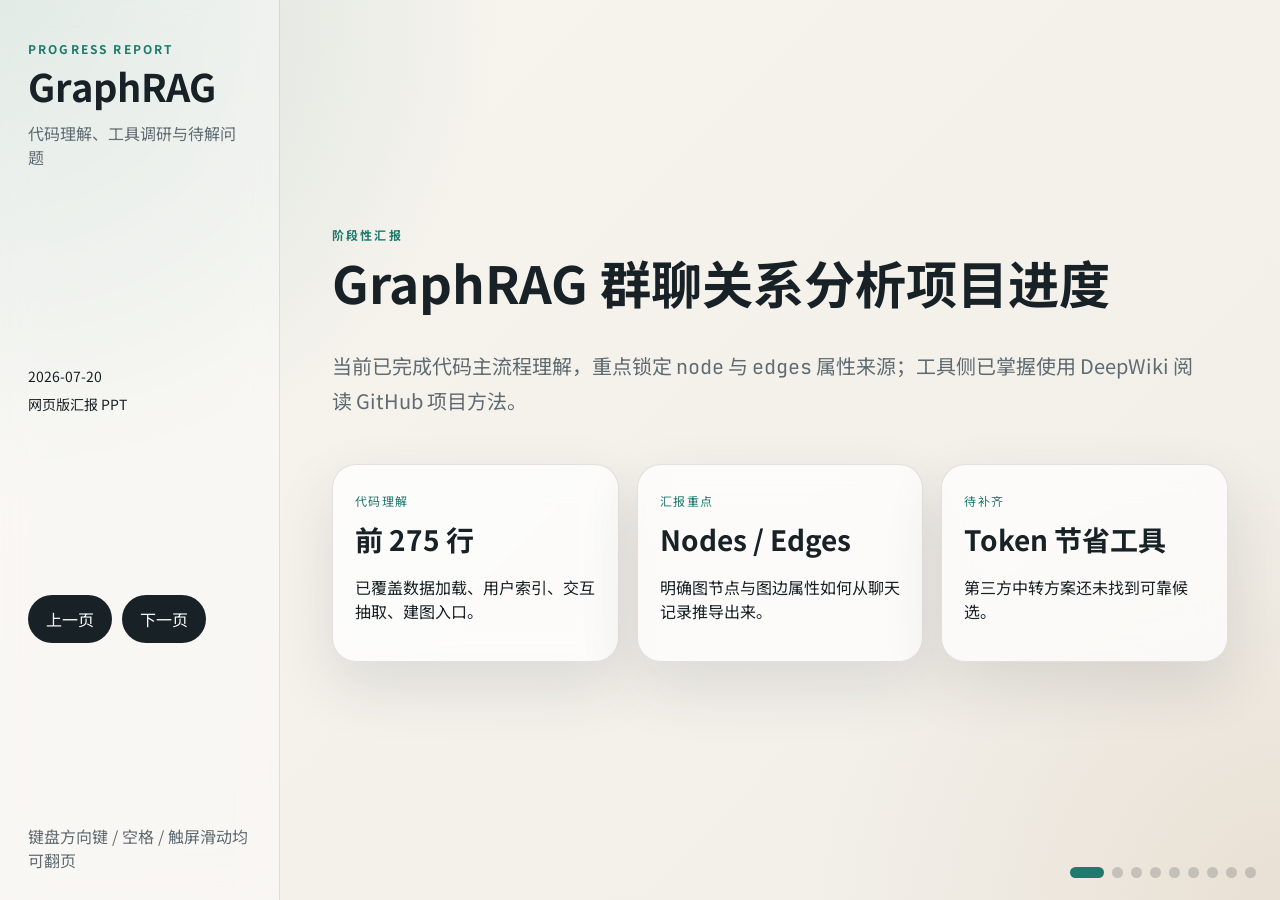
==== commit f7400bcd: "Add minimalist progress PPT site" ====
--- a/index.html
+++ b/index.html
@@ -1,793 +1,289 @@
 <!DOCTYPE html>
 <html lang="zh-CN">
 <head>
-<meta charset="UTF-8">
-<meta name="viewport" content="width=device-width, initial-scale=1.0">
-<title>GraphRAG 群聊人物关系分析 · 项目汇报</title>
-<style>
-:root {
-  --bg: #fafafa;
-  --fg: #1a1a1a;
-  --muted: #64748b;
-  --accent: #2563eb;
-  --accent-soft: #dbeafe;
-  --card: #ffffff;
-  --border: #e5e7eb;
-  --code-bg: #0f172a;
-  --code-fg: #e2e8f0;
-}
-[data-theme="dark"] {
-  --bg: #0f1115;
-  --fg: #f1f5f9;
-  --muted: #94a3b8;
-  --accent: #60a5fa;
-  --accent-soft: #1e293b;
-  --card: #171923;
-  --border: #262a36;
-  --code-bg: #05070c;
-  --code-fg: #e2e8f0;
-}
-* { box-sizing: border-box; margin: 0; padding: 0; }
-html, body {
-  height: 100%;
-  font-family: -apple-system, BlinkMacSystemFont, "PingFang SC",
-               "Microsoft YaHei", "Segoe UI", Roboto, sans-serif;
-  background: var(--bg);
-  color: var(--fg);
-  overflow: hidden;
-  transition: background .3s, color .3s;
-}
-.progress {
-  position: fixed; top: 0; left: 0; height: 3px;
-  background: var(--accent);
-  width: 0%; z-index: 100;
-  transition: width .35s cubic-bezier(.4,0,.2,1);
-}
-.counter {
-  position: fixed; right: 20px; bottom: 20px;
-  color: var(--muted); font-size: 13px;
-  font-variant-numeric: tabular-nums;
-  z-index: 50; user-select: none;
-}
-.hint {
-  position: fixed; left: 20px; bottom: 20px;
-  color: var(--muted); font-size: 12px;
-  z-index: 50; user-select: none;
-}
-.hint kbd {
-  padding: 2px 6px; border: 1px solid var(--border);
-  border-radius: 3px; background: var(--card);
-  font-family: ui-monospace, Consolas, monospace;
-  font-size: 11px; margin: 0 2px;
-}
-.theme-toggle {
-  position: fixed; right: 20px; top: 20px;
-  width: 32px; height: 32px; border-radius: 50%;
-  border: 1px solid var(--border);
-  background: var(--card); color: var(--fg);
-  cursor: pointer; font-size: 14px;
-  z-index: 50;
-  display: flex; align-items: center; justify-content: center;
-}
-.deck {
-  height: 100vh; width: 100vw;
-  position: relative;
-  overflow: hidden;
-}
-.slide {
-  position: absolute; inset: 0;
-  padding: 8vh 10vw;
-  display: flex; flex-direction: column;
-  justify-content: center;
-  opacity: 0;
-  transform: translateX(30px);
-  transition: opacity .4s ease, transform .4s ease;
-  pointer-events: none;
-  overflow-y: auto;
-}
-.slide.active {
-  opacity: 1; transform: translateX(0);
-  pointer-events: auto;
-}
-.slide.prev {
-  transform: translateX(-30px);
-}
-.eyebrow {
-  color: var(--accent); font-size: 13px;
-  letter-spacing: 3px; text-transform: uppercase;
-  margin-bottom: 14px; font-weight: 600;
-}
-h1 {
-  font-size: clamp(32px, 5vw, 60px);
-  font-weight: 700; line-height: 1.15;
-  margin-bottom: 20px; letter-spacing: -0.02em;
-}
-h2 {
-  font-size: clamp(24px, 3.4vw, 40px);
-  font-weight: 700; line-height: 1.2;
-  margin-bottom: 24px; letter-spacing: -0.01em;
-}
-h3 {
-  font-size: clamp(16px, 1.6vw, 20px);
-  font-weight: 600; margin-bottom: 8px;
-}
-p, li {
-  font-size: clamp(15px, 1.4vw, 18px);
-  line-height: 1.7; color: var(--fg);
-}
-.subtitle {
-  font-size: clamp(16px, 1.6vw, 22px);
-  color: var(--muted); margin-bottom: 40px;
-  line-height: 1.5;
-}
-.meta-line {
-  color: var(--muted); font-size: 14px;
-  margin-top: 40px; letter-spacing: 1px;
-}
-ul { list-style: none; }
-li {
-  padding: 10px 0; padding-left: 22px;
-  position: relative;
-}
-li::before {
-  content: ""; position: absolute;
-  left: 0; top: 20px;
-  width: 6px; height: 6px; border-radius: 50%;
-  background: var(--accent);
-}
-.grid {
-  display: grid; gap: 16px;
-  margin-top: 20px;
-}
-.grid.g2 { grid-template-columns: 1fr 1fr; }
-.grid.g3 { grid-template-columns: repeat(3, 1fr); }
-.grid.g4 { grid-template-columns: repeat(4, 1fr); }
-.card {
-  background: var(--card);
-  border: 1px solid var(--border);
-  border-radius: 10px;
-  padding: 20px 22px;
-}
-.card .k {
-  font-size: 12px; color: var(--muted);
-  letter-spacing: 1px; text-transform: uppercase;
-}
-.card .v {
-  font-size: clamp(28px, 3.6vw, 42px);
-  font-weight: 700; margin-top: 6px;
-  color: var(--fg); letter-spacing: -0.02em;
-  font-variant-numeric: tabular-nums;
-}
-.card .d {
-  font-size: 13px; color: var(--muted);
-  margin-top: 6px;
-}
-.pill {
-  display: inline-block;
-  padding: 4px 10px; margin: 0 4px 6px 0;
-  background: var(--accent-soft);
-  color: var(--accent);
-  border-radius: 999px; font-size: 13px;
-  font-weight: 500;
-}
-[data-theme="dark"] .pill { color: var(--fg); }
-.step {
-  display: flex; align-items: flex-start;
-  gap: 16px; padding: 14px 0;
-  border-bottom: 1px solid var(--border);
-}
-.step:last-child { border-bottom: none; }
-.step .n {
-  min-width: 32px; height: 32px;
-  border-radius: 50%;
-  background: var(--accent);
-  color: white; font-weight: 700;
-  display: flex; align-items: center; justify-content: center;
-  font-size: 14px;
-}
-.step .body { flex: 1; }
-.step .body h3 { margin-bottom: 4px; }
-.step .body p { font-size: 15px; color: var(--muted); }
-pre {
-  background: var(--code-bg);
-  color: var(--code-fg);
-  padding: 18px 22px;
-  border-radius: 8px;
-  font-family: ui-monospace, "SF Mono", Consolas, monospace;
-  font-size: clamp(11px, 1.05vw, 14px);
-  line-height: 1.55;
-  overflow-x: auto;
-  margin-top: 16px;
-}
-pre .c { color: #64748b; }
-pre .k { color: #f472b6; }
-pre .s { color: #86efac; }
-pre .n { color: #fbbf24; }
-table {
-  width: 100%; border-collapse: collapse;
-  margin-top: 16px; font-size: 15px;
-}
-th, td {
-  padding: 10px 14px; text-align: left;
-  border-bottom: 1px solid var(--border);
-}
-th {
-  color: var(--muted); font-weight: 600;
-  font-size: 13px; text-transform: uppercase;
-  letter-spacing: 1px;
-}
-td.num {
-  text-align: right;
-  font-variant-numeric: tabular-nums;
-}
-.bar {
-  height: 6px; background: var(--border);
-  border-radius: 3px; overflow: hidden;
-  margin-top: 6px;
-}
-.bar .fill {
-  height: 100%; background: var(--accent);
-  border-radius: 3px;
-}
-.dots-nav {
-  position: fixed; bottom: 20px;
-  left: 50%; transform: translateX(-50%);
-  display: flex; gap: 6px; z-index: 50;
-}
-.dots-nav span {
-  width: 6px; height: 6px; border-radius: 50%;
-  background: var(--border); cursor: pointer;
-  transition: background .2s, width .2s;
-}
-.dots-nav span.active {
-  background: var(--accent); width: 20px;
-  border-radius: 3px;
-}
-.center {
-  text-align: center; align-items: center;
-}
-.mono {
-  font-family: ui-monospace, "SF Mono", Consolas, monospace;
-}
-.two-col {
-  display: grid; grid-template-columns: 1fr 1fr;
-  gap: 40px; margin-top: 20px;
-}
-.arrow-flow {
-  display: flex; align-items: center;
-  gap: 14px; flex-wrap: wrap;
-  margin-top: 24px;
-}
-.arrow-flow .node {
-  padding: 14px 20px;
-  background: var(--card);
-  border: 1px solid var(--border);
-  border-radius: 8px;
-  font-size: 15px; font-weight: 500;
-}
-.arrow-flow .arrow {
-  color: var(--muted); font-size: 20px;
-}
-@media (max-width: 720px) {
-  .slide { padding: 6vh 6vw; }
-  .grid.g2, .grid.g3, .grid.g4 {
-    grid-template-columns: 1fr;
-  }
-  .two-col { grid-template-columns: 1fr; gap: 20px; }
-  .hint { display: none; }
-}
-</style>
+  <meta charset="UTF-8">
+  <meta name="viewport" content="width=device-width, initial-scale=1.0">
+  <title>GraphRAG 进度汇报</title>
+  <link rel="preconnect" href="https://fonts.googleapis.com">
+  <link rel="preconnect" href="https://fonts.gstatic.com" crossorigin>
+  <link href="https://fonts.googleapis.com/css2?family=Noto+Sans+SC:wght@400;500;700;800&family=JetBrains+Mono:wght@400;600&display=swap" rel="stylesheet">
+  <link rel="stylesheet" href="styles.css">
 </head>
 <body>
-
-<div class="progress" id="progress"></div>
-<button class="theme-toggle" onclick="toggleTheme()" title="切换主题">◐</button>
-<div class="counter" id="counter">01 / 14</div>
-<div class="hint">
-  <kbd>←</kbd><kbd>→</kbd> 翻页 · <kbd>Space</kbd> 下一页 · <kbd>Home</kbd> 首页
-</div>
-<div class="dots-nav" id="dotsNav"></div>
-
-<main class="deck" id="deck">
-
-<!-- 1 封面 -->
-<section class="slide center">
-  <div class="eyebrow">项目汇报 · 2026</div>
-  <h1>GraphRAG 群聊<br>人物关系分析</h1>
-  <p class="subtitle">基于菜园电竞俱乐部（doge-）微信群 2025 全年聊天记录<br>
-     实现实体—关系图谱构建 · 社区发现 · 交互式检索</p>
-  <div class="grid g3" style="max-width: 720px; margin: 20px auto 0;">
-    <div class="card"><div class="k">聊天记录</div><div class="v">6,696</div></div>
-    <div class="card"><div class="k">群成员</div><div class="v">210</div></div>
-    <div class="card"><div class="k">社区数</div><div class="v">8</div></div>
+  <div class="deck-shell">
+    <aside class="rail">
+      <div class="rail__brand">
+        <div class="rail__eyebrow">Progress Report</div>
+        <h1>GraphRAG</h1>
+        <p>代码理解、工具调研与待解问题</p>
+      </div>
+      <div class="rail__meta">
+        <span>2026-07-20</span>
+        <span>网页版汇报 PPT</span>
+      </div>
+      <div class="rail__controls">
+        <button id="prevBtn" type="button">上一页</button>
+        <button id="nextBtn" type="button">下一页</button>
+      </div>
+      <div class="rail__hint">键盘方向键 / 空格 / 触屏滑动均可翻页</div>
+    </aside>
+
+    <main class="slides" id="slides">
+      <section class="slide is-active" data-title="封面">
+        <div class="slide__content">
+          <div class="kicker">阶段性汇报</div>
+          <h2>GraphRAG 群聊关系分析项目进度</h2>
+          <p class="lead">当前已完成代码主流程理解，重点锁定 <code>node</code> 与 <code>edges</code> 属性来源；工具侧已掌握使用 DeepWiki 阅读 GitHub 项目方法。</p>
+          <div class="hero-grid">
+            <article class="metric-card">
+              <span class="metric-card__label">代码理解</span>
+              <strong>前 275 行</strong>
+              <p>已覆盖数据加载、用户索引、交互抽取、建图入口。</p>
+            </article>
+            <article class="metric-card">
+              <span class="metric-card__label">汇报重点</span>
+              <strong>Nodes / Edges</strong>
+              <p>明确图节点与图边属性如何从聊天记录推导出来。</p>
+            </article>
+            <article class="metric-card">
+              <span class="metric-card__label">待补齐</span>
+              <strong>Token 节省工具</strong>
+              <p>第三方中转方案还未找到可靠候选。</p>
+            </article>
+          </div>
+        </div>
+      </section>
+
+      <section class="slide" data-title="整体进度">
+        <div class="slide__content">
+          <div class="kicker">01</div>
+          <h2>目前进度概览</h2>
+          <div class="two-col">
+            <div>
+              <h3>已完成</h3>
+              <ul class="clean-list">
+                <li>大致理解 <code>graphrag_analysis.py</code> 前 275 行主流程。</li>
+                <li>确认图构建前的核心数据结构是 <code>node</code> 和 <code>edges</code>。</li>
+                <li>知道如何使用 DeepWiki 读取并梳理 GitHub 项目内容。</li>
+              </ul>
+            </div>
+            <div>
+              <h3>未完成</h3>
+              <ul class="clean-list">
+                <li>还未找到稳定、低风险、能显著节省 token 的第三方中转工具。</li>
+                <li>对代码后半段展示层与导出逻辑尚未展开细讲。</li>
+              </ul>
+            </div>
+          </div>
+          <div class="progress-strip">
+            <div class="progress-strip__item"><span>代码理解</span><strong>70%</strong></div>
+            <div class="progress-strip__item"><span>汇报准备</span><strong>80%</strong></div>
+            <div class="progress-strip__item"><span>工具调研</span><strong>45%</strong></div>
+          </div>
+        </div>
+      </section>
+
+      <section class="slide" data-title="代码主流程">
+        <div class="slide__content">
+          <div class="kicker">02</div>
+          <h2>前 275 行代码主流程</h2>
+          <div class="timeline">
+            <article>
+              <span>Step 1</span>
+              <h3>load_messages()</h3>
+              <p>读取 <code>clean_chat.json</code>，去掉系统消息，保留有效聊天记录。</p>
+            </article>
+            <article>
+              <span>Step 2</span>
+              <h3>build_user_index()</h3>
+              <p>建立 <code>wxid ↔ display_name</code> 映射，为后续解析 <code>@某人</code> 做准备。</p>
+            </article>
+            <article>
+              <span>Step 3</span>
+              <h3>extract_interactions()</h3>
+              <p>从消息中抽取 mention、quote、pat、adjacent 四类关系，同时累计节点统计。</p>
+            </article>
+            <article>
+              <span>Step 4</span>
+              <h3>build_graph()</h3>
+              <p>筛选活跃用户后，将节点和边写入 NetworkX 图，再执行 Louvain 社区发现。</p>
+            </article>
+          </div>
+        </div>
+      </section>
+
+      <section class="slide" data-title="Node 来源">
+        <div class="slide__content">
+          <div class="kicker">03</div>
+          <h2><code>node</code> 属性来源</h2>
+          <div class="two-col">
+            <div class="code-panel">
+              <div class="code-panel__title">初始化结构</div>
+              <pre><code>node = defaultdict(lambda: dict(
+  msg=0,
+  mention_out=0,
+  mention_in=0,
+  quote_out=0,
+  quote_in=0
+))</code></pre>
+            </div>
+            <div>
+              <h3>来源解释</h3>
+              <ul class="clean-list">
+                <li><code>msg</code>：每遍历到一条该用户发送的消息就加 1。</li>
+                <li><code>mention_out</code>：该用户在文本里 <code>@</code> 别人的次数。</li>
+                <li><code>mention_in</code>：别人 <code>@</code> 到该用户的次数。</li>
+                <li><code>quote_out</code>：该用户发送“引用消息”的次数。</li>
+                <li><code>quote_in</code>：该用户被别人引用回复的次数。</li>
+              </ul>
+            </div>
+          </div>
+          <div class="note-box">结论：<code>node</code> 不是外部输入字段，而是从消息遍历过程中动态累计出来的“用户画像统计”。</div>
+        </div>
+      </section>
+
+      <section class="slide" data-title="Edges 来源">
+        <div class="slide__content">
+          <div class="kicker">04</div>
+          <h2><code>edges</code> 属性来源</h2>
+          <div class="cards four">
+            <article class="fact-card">
+              <h3>@ 提及</h3>
+              <p>文本或引用消息中出现 <code>@昵称</code>，通过 <code>name2id</code> 映射到目标用户。</p>
+            </article>
+            <article class="fact-card">
+              <h3>引用回复</h3>
+              <p>引用消息没有直接携带被引用者时，退化为“回复给最近一位非自己发言的人”。</p>
+            </article>
+            <article class="fact-card">
+              <h3>拍一拍</h3>
+              <p>从消息内容中用正则抽出两个 ID，作为一次 pat 关系。</p>
+            </article>
+            <article class="fact-card">
+              <h3>邻近接话</h3>
+              <p>若与上一条不同发送者的消息时间差不超过 30 秒，则记一次 adjacent。</p>
+            </article>
+          </div>
+          <div class="code-panel compact">
+            <div class="code-panel__title">边权重合成</div>
+            <pre><code>total =
+  mention * 3.0 +
+  quote   * 4.0 +
+  pat     * 2.0 +
+  adjacent* 1.0</code></pre>
+          </div>
+          <div class="note-box">结论：<code>edges</code> 是“多种互动证据”的汇总结果，最终以 <code>total</code> 作为建图权重。</div>
+        </div>
+      </section>
+
+      <section class="slide" data-title="图中节点和边">
+        <div class="slide__content">
+          <div class="kicker">05</div>
+          <h2>进入图结构时，节点和边各带什么信息</h2>
+          <div class="two-col">
+            <div class="schema-card">
+              <h3>Node 写入 Graph</h3>
+              <pre><code>G.add_node(uid,
+  label=id2name.get(uid, uid),
+  msg_count=node_stats[uid]["msg"]
+)</code></pre>
+              <p>只保留发言数 <code>&gt;= MIN_MESSAGES</code> 的活跃用户。</p>
+            </div>
+            <div class="schema-card">
+              <h3>Edge 写入 Graph</h3>
+              <pre><code>G.add_edge(a, b,
+  weight=d["total"],
+  mention=d["mention"],
+  quote=d["quote"],
+  pat=d["pat"],
+  adjacent=d["adjacent"],
+  total=d["total"]
+)</code></pre>
+              <p>只保留双方都活跃且总权重大于 0 的关系。</p>
+            </div>
+          </div>
+          <div class="note-box">图不是直接读取 JSON 成品，而是先抽统计，再筛活跃用户，再写入图结构。</div>
+        </div>
+      </section>
+
+      <section class="slide" data-title="DeepWiki">
+        <div class="slide__content">
+          <div class="kicker">06</div>
+          <h2>已掌握：使用 DeepWiki 阅读 GitHub 项目</h2>
+          <div class="two-col">
+            <div>
+              <h3>用途</h3>
+              <ul class="clean-list">
+                <li>快速浏览仓库结构与模块关系。</li>
+                <li>辅助定位入口文件、数据流和依赖关系。</li>
+                <li>适合在正式读源码前做全局扫图。</li>
+              </ul>
+            </div>
+            <div>
+              <h3>汇报可讲的价值</h3>
+              <ul class="clean-list">
+                <li>提升理解陌生仓库的起步速度。</li>
+                <li>减少盲目逐文件阅读的成本。</li>
+                <li>便于先形成“项目地图”，再回到关键函数深挖。</li>
+              </ul>
+            </div>
+          </div>
+          <div class="note-box">一句话总结：DeepWiki 更像“项目导航层”，帮助先建立整体认知，再进入代码细节。</div>
+        </div>
+      </section>
+
+      <section class="slide" data-title="问题与风险">
+        <div class="slide__content">
+          <div class="kicker">07</div>
+          <h2>当前未解决问题</h2>
+          <div class="spotlight">
+            <h3>尚未找到节省 token 的第三方中转工具</h3>
+            <p>目前没有确认到既稳定、合规，又能明显降低成本的可用方案。因此这部分仍处于调研状态，不建议在汇报中给出确定性结论。</p>
+          </div>
+          <div class="cards three">
+            <article class="fact-card">
+              <h3>风险</h3>
+              <p>第三方中转存在稳定性、隐私、账号风控与可持续性问题。</p>
+            </article>
+            <article class="fact-card">
+              <h3>汇报建议</h3>
+              <p>表述为“已识别需求，但暂未确认可靠工具”。</p>
+            </article>
+            <article class="fact-card">
+              <h3>后续方向</h3>
+              <p>优先评估提示压缩、分阶段调用、缓存与检索剪枝等原生节省策略。</p>
+            </article>
+          </div>
+        </div>
+      </section>
+
+      <section class="slide" data-title="下一步">
+        <div class="slide__content">
+          <div class="kicker">08</div>
+          <h2>下一步计划</h2>
+          <div class="timeline next">
+            <article>
+              <span>A</span>
+              <h3>补全后半段代码理解</h3>
+              <p>继续梳理可视化过滤、导出报表和 HTML 渲染逻辑。</p>
+            </article>
+            <article>
+              <span>B</span>
+              <h3>固化汇报口径</h3>
+              <p>把 node/edges 来源整理成 2 分钟内可讲清的口头版本。</p>
+            </article>
+            <article>
+              <span>C</span>
+              <h3>继续调研降 token 方案</h3>
+              <p>若第三方方案不可靠，则转向 prompt 压缩与缓存策略。</p>
+            </article>
+          </div>
+        </div>
+      </section>
+    </main>
   </div>
-  <p class="meta-line">按 → 或 Space 开始</p>
-</section>
-
-<!-- 2 背景 -->
-<section class="slide">
-  <div class="eyebrow">01 · 项目背景</div>
-  <h2>为什么要给聊天群建"关系图"</h2>
-  <div class="two-col">
-    <div>
-      <h3>问题</h3>
-      <p style="color: var(--muted); margin-bottom: 20px;">
-        一个 200+ 人的活跃群聊，肉眼几乎无法回答：<br>
-        · 谁跟谁互动最频繁？<br>
-        · 群里有几个小圈子？<br>
-        · 某两个人是通过谁认识的？
-      </p>
-    </div>
-    <div>
-      <h3>思路</h3>
-      <p style="color: var(--muted);">
-        用轻量级 GraphRAG 方法：<br>
-        · 从结构化聊天数据抽取实体—关系<br>
-        · Louvain 算法自动发现社区<br>
-        · 提供可视化 + 命令行检索接口<br>
-        · <b>无需大模型反复调用</b>
-      </p>
-    </div>
-  </div>
-</section>
-
-<!-- 3 核心需求 -->
-<section class="slide">
-  <div class="eyebrow">02 · 需求拆解</div>
-  <h2>7 条核心要求（源自 yaoqiu.docx）</h2>
-  <div class="grid g2">
-    <div class="card">
-      <h3>数据解析</h3>
-      <p style="color: var(--muted); font-size: 14px;">抽取昵称、发言、@提及、互相回复、私聊互动</p>
-    </div>
-    <div class="card">
-      <h3>图谱构建</h3>
-      <p style="color: var(--muted); font-size: 14px;">用户为节点、互动为边，轻量结构不依赖重型图数据库</p>
-    </div>
-    <div class="card">
-      <h3>Louvain 社区发现</h3>
-      <p style="color: var(--muted); font-size: 14px;">自动聚类，标注每社区内的高互动核心人物</p>
-    </div>
-    <div class="card">
-      <h3>交互式可视化</h3>
-      <p style="color: var(--muted); font-size: 14px;">节点大小∝发言量、边粗细∝互动、社区区分色</p>
-    </div>
-    <div class="card">
-      <h3>指标汇总</h3>
-      <p style="color: var(--muted); font-size: 14px;">发言量、最强好友、所属社区导出 CSV</p>
-    </div>
-    <div class="card">
-      <h3>轻量 GraphRAG</h3>
-      <p style="color: var(--muted); font-size: 14px;">纯结构化数据驱动，不依赖大模型</p>
-    </div>
-  </div>
-</section>
-
-<!-- 4 技术栈 -->
-<section class="slide">
-  <div class="eyebrow">03 · 技术栈</div>
-  <h2>依赖最小化的 Python 方案</h2>
-  <div style="margin-top: 30px;">
-    <span class="pill">Python 3.14</span>
-    <span class="pill">NetworkX</span>
-    <span class="pill">python-louvain</span>
-    <span class="pill">pyvis</span>
-    <span class="pill">pandas</span>
-    <span class="pill">pickle</span>
-  </div>
-  <div class="two-col" style="margin-top: 40px;">
-    <div class="card">
-      <h3>图结构与算法</h3>
-      <p style="color: var(--muted);">NetworkX 承载节点/边/权重；python-louvain 做社区发现</p>
-    </div>
-    <div class="card">
-      <h3>可视化与持久化</h3>
-      <p style="color: var(--muted);">pyvis 生成交互式 HTML；pandas 导 CSV；pickle 存图状态</p>
-    </div>
-  </div>
-</section>
-
-<!-- 5 5步流程 -->
-<section class="slide">
-  <div class="eyebrow">04 · 流水线</div>
-  <h2>5 步数据管道</h2>
-  <div class="arrow-flow">
-    <div class="node">1 · 数据清洗</div>
-    <div class="arrow">→</div>
-    <div class="node">2 · 实体索引</div>
-    <div class="arrow">→</div>
-    <div class="node">3 · 关系抽取</div>
-    <div class="arrow">→</div>
-    <div class="node">4 · Louvain</div>
-    <div class="arrow">→</div>
-    <div class="node">5 · 可视化 / CSV</div>
-  </div>
-  <div class="grid g3" style="margin-top: 40px;">
-    <div class="card">
-      <div class="k">原始条数</div>
-      <div class="v">6,696</div>
-      <div class="d">clean_chat.json</div>
-    </div>
-    <div class="card">
-      <div class="k">清洗后</div>
-      <div class="v">6,458</div>
-      <div class="d">去除系统消息</div>
-    </div>
-    <div class="card">
-      <div class="k">唯一实体</div>
-      <div class="v">205</div>
-      <div class="d">wxid ↔ 昵称双向映射</div>
-    </div>
-  </div>
-</section>
-
-<!-- 6 关系抽取 -->
-<section class="slide">
-  <div class="eyebrow">05 · 关系抽取</div>
-  <h2>四类互动 → 加权融合</h2>
-  <table>
-    <thead>
-      <tr>
-        <th>互动类型</th>
-        <th>来源</th>
-        <th class="num">单次权重</th>
-        <th class="num">总触发数</th>
-      </tr>
-    </thead>
-    <tbody>
-      <tr>
-        <td>引用回复</td>
-        <td>type 244813135921</td>
-        <td class="num">4.0</td>
-        <td class="num">246</td>
-      </tr>
-      <tr>
-        <td>@提及</td>
-        <td>正则匹配 <span class="mono">@昵称</span></td>
-        <td class="num">3.0</td>
-        <td class="num">数千</td>
-      </tr>
-      <tr>
-        <td>拍一拍</td>
-        <td>type 266287972401</td>
-        <td class="num">2.0</td>
-        <td class="num">21</td>
-      </tr>
-      <tr>
-        <td>邻近接话</td>
-        <td>30 秒内先后不同人发言</td>
-        <td class="num">1.0</td>
-        <td class="num">大量</td>
-      </tr>
-    </tbody>
-  </table>
-  <p style="margin-top: 24px; color: var(--muted); font-size: 14px;">
-    边权重 = @×3 + 引用×4 + 拍×2 + 邻近×1，写入无向图 <span class="mono">G</span>
-  </p>
-</section>
-
-<!-- 7 图规模 -->
-<section class="slide">
-  <div class="eyebrow">06 · 图谱规模</div>
-  <h2>过滤后的活跃社交图</h2>
-  <div class="grid g4">
-    <div class="card">
-      <div class="k">图节点</div>
-      <div class="v">125</div>
-      <div class="d">发言 ≥ 3 的活跃用户</div>
-    </div>
-    <div class="card">
-      <div class="k">图边</div>
-      <div class="v">554</div>
-      <div class="d">存在过互动的对</div>
-    </div>
-    <div class="card">
-      <div class="k">社区数</div>
-      <div class="v">8</div>
-      <div class="d">Louvain 自动划分</div>
-    </div>
-    <div class="card">
-      <div class="k">最强单边</div>
-      <div class="v">137</div>
-      <div class="d">TWELVE ↔ 行心.</div>
-    </div>
-  </div>
-  <p style="margin-top: 24px; color: var(--muted); font-size: 14px;">
-    孤立节点 6 个已丢弃；边权范围 1 – 137
-  </p>
-</section>
-
-<!-- 8 社区结果 -->
-<section class="slide">
-  <div class="eyebrow">07 · 社区发现结果</div>
-  <h2>Louvain 划分出的 8 个社区</h2>
-  <table>
-    <thead>
-      <tr><th>社区</th><th>人数</th><th>核心人物</th><th>规模</th></tr>
-    </thead>
-    <tbody>
-      <tr><td>#4</td><td class="num">41</td><td>泛泛之辈。</td>
-        <td><div class="bar"><div class="fill" style="width: 100%"></div></div></td></tr>
-      <tr><td>#3</td><td class="num">33</td><td>行心.</td>
-        <td><div class="bar"><div class="fill" style="width: 80%"></div></div></td></tr>
-      <tr><td>#6</td><td class="num">14</td><td>落时烟〔大知闲闲〕</td>
-        <td><div class="bar"><div class="fill" style="width: 34%"></div></div></td></tr>
-      <tr><td>#2</td><td class="num">14</td><td>陈熠</td>
-        <td><div class="bar"><div class="fill" style="width: 34%"></div></div></td></tr>
-      <tr><td>#5</td><td class="num">13</td><td>期d</td>
-        <td><div class="bar"><div class="fill" style="width: 32%"></div></div></td></tr>
-      <tr><td>#1</td><td class="num">6</td><td>him.</td>
-        <td><div class="bar"><div class="fill" style="width: 15%"></div></div></td></tr>
-      <tr><td>#0</td><td class="num">4</td><td>海</td>
-        <td><div class="bar"><div class="fill" style="width: 10%"></div></div></td></tr>
-    </tbody>
-  </table>
-</section>
-
-<!-- 9 强关系 Top -->
-<section class="slide">
-  <div class="eyebrow">08 · 头部强关系</div>
-  <h2>群里"最铁" Top 5</h2>
-  <table>
-    <thead>
-      <tr>
-        <th>#</th><th>关系</th>
-        <th class="num">总权重</th>
-        <th class="num">@</th>
-        <th class="num">引用</th>
-        <th class="num">拍</th>
-        <th class="num">接话</th>
-      </tr>
-    </thead>
-    <tbody>
-      <tr><td>1</td><td>TWELVE ↔ 行心.</td>
-        <td class="num"><b>137</b></td><td class="num">7</td><td class="num">9</td>
-        <td class="num">1</td><td class="num">78</td></tr>
-      <tr><td>2</td><td>我嘞格温 ↔ 行心.</td>
-        <td class="num"><b>108</b></td><td class="num">1</td><td class="num">5</td>
-        <td class="num">1</td><td class="num">83</td></tr>
-      <tr><td>3</td><td>泛泛之辈。 ↔ 行心.</td>
-        <td class="num"><b>83</b></td><td class="num">3</td><td class="num">6</td>
-        <td class="num">0</td><td class="num">50</td></tr>
-      <tr><td>4</td><td>TWELVE ↔ 王小逗</td>
-        <td class="num"><b>59</b></td><td class="num">2</td><td class="num">4</td>
-        <td class="num">0</td><td class="num">37</td></tr>
-      <tr><td>5</td><td>我嘞格温 ↔ 王小逗</td>
-        <td class="num"><b>54</b></td><td class="num">1</td><td class="num">4</td>
-        <td class="num">0</td><td class="num">35</td></tr>
-    </tbody>
-  </table>
-  <p style="margin-top: 20px; color: var(--muted); font-size: 14px;">
-    可见「行心.」是全群社交枢纽；邻近接话是绑定关系最主要的信号源
-  </p>
-</section>
-
-<!-- 10 可视化产物 -->
-<section class="slide">
-  <div class="eyebrow">09 · 可视化产物</div>
-  <h2>三张交互式 HTML 图谱</h2>
-  <div class="grid g3">
-    <div class="card">
-      <h3>chat_network.html</h3>
-      <p style="color: var(--muted); font-size: 14px; margin-top: 8px;">
-        简洁版全图<br>
-        · 节点大小 ∝ 发言量<br>
-        · 边粗细 ∝ 互动权重<br>
-        · 悬浮显示互动明细
-      </p>
-    </div>
-    <div class="card">
-      <h3>graph_visualization.html</h3>
-      <p style="color: var(--muted); font-size: 14px; margin-top: 8px;">
-        主干版（554 → 370 边）<br>
-        · 智能过滤弱边<br>
-        · 社区高亮 · 核心加星<br>
-        · 右上角人名下拉搜索
-      </p>
-    </div>
-    <div class="card">
-      <h3>graph_by_community/*</h3>
-      <p style="color: var(--muted); font-size: 14px; margin-top: 8px;">
-        8 张社区详图<br>
-        · 每社区单独一张<br>
-        · 内部边全显<br>
-        · 更紧凑布局
-      </p>
-    </div>
-  </div>
-</section>
-
-<!-- 11 GraphRAG 检索器 -->
-<section class="slide">
-  <div class="eyebrow">10 · 核心亮点</div>
-  <h2>GraphRAG 检索器 · 三种召回模式</h2>
-  <div class="step">
-    <div class="n">P</div>
-    <div class="body">
-      <h3>person &lt;昵称&gt; · 实体检索</h3>
-      <p>输入人名 → 返回其发言量、@/引用统计、Top-K 强关系、所属社区其他成员</p>
-    </div>
-  </div>
-  <div class="step">
-    <div class="n">→</div>
-    <div class="body">
-      <h3>path &lt;A&gt; &lt;B&gt; · 多跳桥梁</h3>
-      <p>用 <span class="mono">1/weight</span> 作距离跑 K-最短路径，找两人之间的社交桥梁</p>
-    </div>
-  </div>
-  <div class="step">
-    <div class="n">C</div>
-    <div class="body">
-      <h3>community &lt;id&gt; · 社区摘要</h3>
-      <p>成员按加权度排名、互动方式分布、Top5 内部强边、模板化文字摘要</p>
-    </div>
-  </div>
-  <p style="margin-top: 30px; color: var(--muted); font-size: 14px;">
-    附加：<span class="mono">list</span> 列社区、模糊昵称匹配（实体链接）、CLI + REPL 双模
-  </p>
-</section>
-
-<!-- 12 检索示例 -->
-<section class="slide">
-  <div class="eyebrow">11 · 真实召回示例</div>
-  <h2>path 行心. → 期d</h2>
-<pre><span class="c">$ python graphrag_retriever.py path 行心. 期d</span>
-
-<span class="k">路径 1</span>   跳数=1   最弱一跳=36.0   累计权重=36.0
-    行心.  —[36.0 | @0 引3 拍1 接22]→ 期d
-
-<span class="k">路径 2</span>   跳数=2   最弱一跳=18.0   累计权重=155.0
-    行心.  —[137.0 | @7 引9 拍1 接78]→ TWELVE
-    TWELVE —[18.0  | @0 引2 拍0 接10]→ 期d
-
-<span class="k">路径 3</span>   跳数=3   最弱一跳=18.0   累计权重=164.0
-    行心.  —[108.0 | @1 引5 拍1 接83]→ 我嘞格温
-    我嘞格温 —[38.0  | @0 引3 拍0 接26]→ TWELVE
-    TWELVE —[18.0  | @0 引2 拍0 接10]→ 期d</pre>
-  <p style="margin-top: 20px; color: var(--muted); font-size: 14px;">
-    输出块可直接喂给 LLM 做二次问答，即完成 GraphRAG 闭环
-  </p>
-</section>
-
-<!-- 13 项目文件 -->
-<section class="slide">
-  <div class="eyebrow">12 · 交付物</div>
-  <h2>项目文件清单</h2>
-  <div class="two-col">
-    <div>
-      <h3 style="color: var(--accent);">代码</h3>
-      <ul>
-        <li><span class="mono">graphrag_analysis.py</span> — 构图 + 社区 + 可视化</li>
-        <li><span class="mono">graphrag_retriever.py</span> — 三种召回 + REPL</li>
-      </ul>
-      <h3 style="color: var(--accent); margin-top: 24px;">状态 / 数据</h3>
-      <ul>
-        <li><span class="mono">graph_state.pkl</span> — 图状态快照</li>
-        <li><span class="mono">clean_chat.json</span> — 原始聊天记录</li>
-      </ul>
-    </div>
-    <div>
-      <h3 style="color: var(--accent);">HTML 可视化</h3>
-      <ul>
-        <li><span class="mono">chat_network.html</span></li>
-        <li><span class="mono">graph_visualization.html</span></li>
-        <li><span class="mono">graph_by_community/*.html</span></li>
-      </ul>
-      <h3 style="color: var(--accent); margin-top: 24px;">CSV 报表</h3>
-      <ul>
-        <li><span class="mono">node_stats.csv</span></li>
-        <li><span class="mono">edge_weights.csv</span></li>
-        <li><span class="mono">community_result.csv</span></li>
-      </ul>
-    </div>
-  </div>
-</section>
-
-<!-- 14 使用方式 -->
-<section class="slide center">
-  <div class="eyebrow">13 · 使用方式</div>
-  <h2>3 步启动</h2>
-  <div style="max-width: 720px; margin: 20px auto 0; text-align: left;">
-    <div class="step">
-      <div class="n">1</div>
-      <div class="body">
-        <h3>安装依赖</h3>
-        <p class="mono" style="color: var(--muted);">pip install networkx python-louvain pyvis pandas</p>
-      </div>
-    </div>
-    <div class="step">
-      <div class="n">2</div>
-      <div class="body">
-        <h3>跑分析（生成所有产物）</h3>
-        <p class="mono" style="color: var(--muted);">python graphrag_analysis.py</p>
-      </div>
-    </div>
-    <div class="step">
-      <div class="n">3</div>
-      <div class="body">
-        <h3>启动检索器</h3>
-        <p class="mono" style="color: var(--muted);">python graphrag_retriever.py</p>
-      </div>
-    </div>
-  </div>
-  <p class="meta-line">Thanks · End of Deck</p>
-</section>
-
-</main>
-
-<script>
-const slides = document.querySelectorAll('.slide');
-const total = slides.length;
-const counter = document.getElementById('counter');
-const progress = document.getElementById('progress');
-const dotsNav = document.getElementById('dotsNav');
-let current = 0;
-
-// Build dots
-slides.forEach((_, i) => {
-  const dot = document.createElement('span');
-  dot.onclick = () => goTo(i);
-  dotsNav.appendChild(dot);
-});
-
-function update() {
-  slides.forEach((s, i) => {
-    s.classList.remove('active', 'prev');
-    if (i === current) s.classList.add('active');
-    else if (i < current) s.classList.add('prev');
-  });
-  dotsNav.querySelectorAll('span').forEach((d, i) => {
-    d.classList.toggle('active', i === current);
-  });
-  counter.textContent = String(current + 1).padStart(2, '0')
-                      + ' / ' + String(total).padStart(2, '0');
-  progress.style.width = ((current + 1) / total * 100) + '%';
-  location.hash = current + 1;
-}
-
-function goTo(i) {
-  current = Math.max(0, Math.min(total - 1, i));
-  update();
-}
-function next() { goTo(current + 1); }
-function prev() { goTo(current - 1); }
-
-document.addEventListener('keydown', e => {
-  if (['ArrowRight', ' ', 'PageDown'].includes(e.key)) { e.preventDefault(); next(); }
-  else if (['ArrowLeft', 'PageUp'].includes(e.key))    { e.preventDefault(); prev(); }
-  else if (e.key === 'Home')                            { e.preventDefault(); goTo(0); }
-  else if (e.key === 'End')                             { e.preventDefault(); goTo(total - 1); }
-});
-
-// Touch swipe
-let touchStartX = 0;
-document.addEventListener('touchstart', e => { touchStartX = e.touches[0].clientX; }, { passive: true });
-document.addEventListener('touchend', e => {
-  const dx = e.changedTouches[0].clientX - touchStartX;
-  if (Math.abs(dx) > 50) dx < 0 ? next() : prev();
-}, { passive: true });
-
-// Click on empty area advances
-document.getElementById('deck').addEventListener('click', e => {
-  if (e.target.closest('a, button, pre, .dots-nav, .theme-toggle')) return;
-  next();
-});
-
-// Deep-link via #n
-const initial = parseInt(location.hash.slice(1)) - 1;
-if (!isNaN(initial) && initial >= 0 && initial < total) current = initial;
-
-// Theme
-function toggleTheme() {
-  const cur = document.documentElement.getAttribute('data-theme');
-  const next = cur === 'dark' ? 'light' : 'dark';
-  document.documentElement.setAttribute('data-theme', next);
-  localStorage.setItem('theme', next);
-}
-const saved = localStorage.getItem('theme');
-if (saved) document.documentElement.setAttribute('data-theme', saved);
-
-update();
-</script>
+
+  <div class="pager" id="pager"></div>
+  <script src="script.js"></script>
 </body>
 </html>
--- a/styles.css
+++ b/styles.css
@@ -0,0 +1,373 @@
+:root {
+  --bg: #f6f3ee;
+  --paper: rgba(255, 255, 255, 0.72);
+  --paper-strong: rgba(255, 255, 255, 0.9);
+  --ink: #182126;
+  --muted: #5f6b72;
+  --line: rgba(24, 33, 38, 0.12);
+  --accent: #1f7a6d;
+  --accent-soft: rgba(31, 122, 109, 0.14);
+  --shadow: 0 24px 60px rgba(40, 49, 56, 0.12);
+}
+
+* {
+  box-sizing: border-box;
+}
+
+html, body {
+  margin: 0;
+  min-height: 100%;
+  background:
+    radial-gradient(circle at top left, rgba(31, 122, 109, 0.18), transparent 32%),
+    radial-gradient(circle at bottom right, rgba(180, 140, 90, 0.14), transparent 30%),
+    linear-gradient(135deg, #f8f5ef 0%, #f1eee8 100%);
+  color: var(--ink);
+  font-family: "Noto Sans SC", sans-serif;
+}
+
+body {
+  overflow: hidden;
+}
+
+code, pre {
+  font-family: "JetBrains Mono", monospace;
+}
+
+.deck-shell {
+  display: grid;
+  grid-template-columns: 280px 1fr;
+  min-height: 100vh;
+}
+
+.rail {
+  display: flex;
+  flex-direction: column;
+  justify-content: space-between;
+  padding: 40px 28px 28px;
+  border-right: 1px solid var(--line);
+  background: rgba(255, 255, 255, 0.38);
+  backdrop-filter: blur(18px);
+}
+
+.rail__eyebrow,
+.kicker {
+  font-size: 12px;
+  letter-spacing: 0.18em;
+  text-transform: uppercase;
+  color: var(--accent);
+  font-weight: 700;
+}
+
+.rail h1 {
+  margin: 10px 0 8px;
+  font-size: 38px;
+  line-height: 1;
+}
+
+.rail p,
+.rail__hint,
+.lead,
+.clean-list,
+.timeline p,
+.fact-card p,
+.schema-card p,
+.note-box,
+.spotlight p {
+  color: var(--muted);
+}
+
+.rail__meta {
+  display: grid;
+  gap: 8px;
+  font-size: 14px;
+}
+
+.rail__controls {
+  display: flex;
+  gap: 10px;
+}
+
+button {
+  border: 0;
+  border-radius: 999px;
+  padding: 12px 18px;
+  font: inherit;
+  cursor: pointer;
+  background: var(--ink);
+  color: #fff;
+}
+
+button:hover {
+  opacity: 0.92;
+}
+
+.slides {
+  position: relative;
+}
+
+.slide {
+  position: absolute;
+  inset: 0;
+  padding: 48px 52px 60px;
+  opacity: 0;
+  transform: translateX(32px) scale(0.985);
+  pointer-events: none;
+  transition: opacity 280ms ease, transform 280ms ease;
+}
+
+.slide.is-active {
+  opacity: 1;
+  transform: translateX(0) scale(1);
+  pointer-events: auto;
+}
+
+.slide__content {
+  max-width: 1120px;
+  height: 100%;
+  margin: 0 auto;
+  display: flex;
+  flex-direction: column;
+  justify-content: center;
+}
+
+.slide h2 {
+  margin: 12px 0 18px;
+  font-size: clamp(32px, 4vw, 56px);
+  line-height: 1.08;
+}
+
+.slide h3 {
+  margin: 0 0 12px;
+  font-size: 20px;
+}
+
+.lead {
+  max-width: 880px;
+  font-size: 20px;
+  line-height: 1.7;
+}
+
+.hero-grid,
+.cards {
+  display: grid;
+  gap: 18px;
+  margin-top: 26px;
+}
+
+.hero-grid {
+  grid-template-columns: repeat(3, minmax(0, 1fr));
+}
+
+.cards.four {
+  grid-template-columns: repeat(4, minmax(0, 1fr));
+}
+
+.cards.three {
+  grid-template-columns: repeat(3, minmax(0, 1fr));
+}
+
+.metric-card,
+.fact-card,
+.schema-card,
+.spotlight,
+.code-panel,
+.note-box,
+.timeline article,
+.progress-strip__item {
+  border: 1px solid var(--line);
+  background: var(--paper);
+  box-shadow: var(--shadow);
+  backdrop-filter: blur(16px);
+}
+
+.metric-card,
+.fact-card,
+.schema-card,
+.spotlight,
+.timeline article,
+.progress-strip__item {
+  border-radius: 24px;
+  padding: 22px;
+}
+
+.metric-card__label {
+  display: inline-block;
+  margin-bottom: 10px;
+  font-size: 12px;
+  letter-spacing: 0.12em;
+  text-transform: uppercase;
+  color: var(--accent);
+}
+
+.metric-card strong {
+  display: block;
+  font-size: 28px;
+  margin-bottom: 8px;
+}
+
+.two-col {
+  display: grid;
+  grid-template-columns: repeat(2, minmax(0, 1fr));
+  gap: 24px;
+  align-items: start;
+}
+
+.clean-list {
+  margin: 0;
+  padding-left: 20px;
+  line-height: 1.9;
+  font-size: 18px;
+}
+
+.progress-strip {
+  display: grid;
+  grid-template-columns: repeat(3, minmax(0, 1fr));
+  gap: 16px;
+  margin-top: 26px;
+}
+
+.progress-strip__item {
+  display: flex;
+  justify-content: space-between;
+  align-items: center;
+}
+
+.timeline {
+  display: grid;
+  grid-template-columns: repeat(4, minmax(0, 1fr));
+  gap: 18px;
+  margin-top: 18px;
+}
+
+.timeline.next {
+  grid-template-columns: repeat(3, minmax(0, 1fr));
+}
+
+.timeline article span {
+  display: inline-flex;
+  align-items: center;
+  justify-content: center;
+  width: 34px;
+  height: 34px;
+  border-radius: 999px;
+  background: var(--accent-soft);
+  color: var(--accent);
+  font-weight: 700;
+  margin-bottom: 18px;
+}
+
+.code-panel {
+  border-radius: 24px;
+  overflow: hidden;
+}
+
+.code-panel__title {
+  padding: 16px 20px;
+  font-size: 13px;
+  letter-spacing: 0.1em;
+  text-transform: uppercase;
+  color: var(--accent);
+  border-bottom: 1px solid var(--line);
+  background: var(--paper-strong);
+}
+
+.code-panel pre,
+.schema-card pre {
+  margin: 0;
+  padding: 20px;
+  font-size: 16px;
+  line-height: 1.7;
+  white-space: pre-wrap;
+}
+
+.code-panel.compact {
+  margin-top: 20px;
+  max-width: 540px;
+}
+
+.schema-card {
+  background: var(--paper-strong);
+}
+
+.note-box {
+  margin-top: 22px;
+  border-radius: 18px;
+  padding: 18px 20px;
+  font-size: 17px;
+  line-height: 1.8;
+}
+
+.spotlight {
+  margin-bottom: 22px;
+  background: linear-gradient(135deg, rgba(31, 122, 109, 0.12), rgba(255, 255, 255, 0.82));
+}
+
+.pager {
+  position: fixed;
+  right: 24px;
+  bottom: 22px;
+  display: flex;
+  gap: 8px;
+}
+
+.pager button {
+  width: 11px;
+  height: 11px;
+  border-radius: 999px;
+  padding: 0;
+  background: rgba(24, 33, 38, 0.18);
+}
+
+.pager button.is-active {
+  width: 34px;
+  background: var(--accent);
+}
+
+@media (max-width: 1100px) {
+  body {
+    overflow: auto;
+  }
+
+  .deck-shell {
+    grid-template-columns: 1fr;
+  }
+
+  .rail {
+    gap: 24px;
+    border-right: 0;
+    border-bottom: 1px solid var(--line);
+  }
+
+  .slides {
+    min-height: auto;
+  }
+
+  .slide {
+    position: relative;
+    inset: auto;
+    opacity: 1;
+    transform: none;
+    pointer-events: auto;
+    min-height: auto;
+    padding: 28px 20px 36px;
+    border-bottom: 1px solid var(--line);
+  }
+
+  .slide:not(.is-active) {
+    display: block;
+  }
+
+  .hero-grid,
+  .two-col,
+  .cards.four,
+  .cards.three,
+  .timeline,
+  .timeline.next,
+  .progress-strip {
+    grid-template-columns: 1fr;
+  }
+
+  .pager {
+    display: none;
+  }
+}
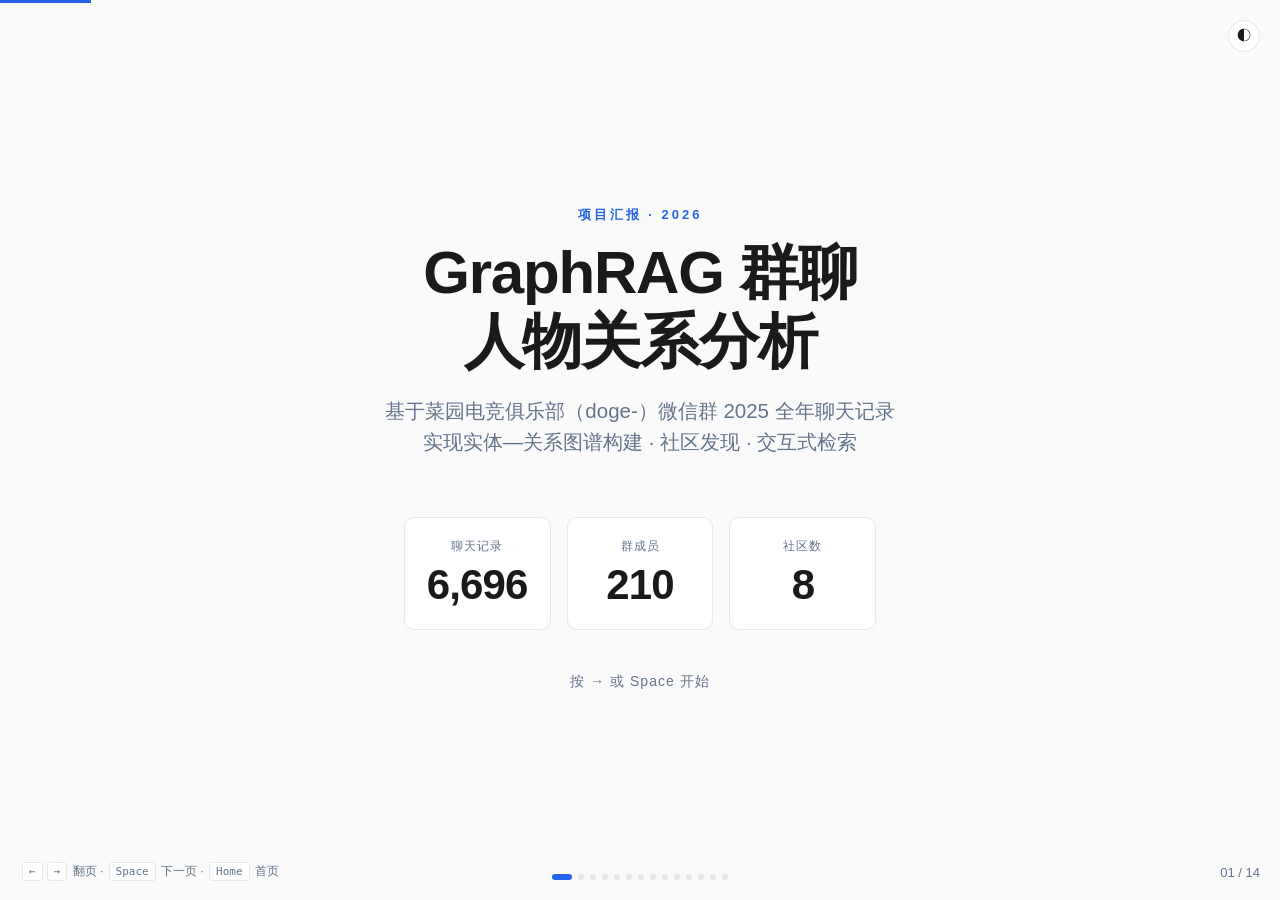
==== commit 26930260: "Restore original homepage and move new PPT to separate page" ====
--- a/index.html
+++ b/index.html
@@ -1,289 +1,793 @@
 <!DOCTYPE html>
 <html lang="zh-CN">
 <head>
-  <meta charset="UTF-8">
-  <meta name="viewport" content="width=device-width, initial-scale=1.0">
-  <title>GraphRAG 进度汇报</title>
-  <link rel="preconnect" href="https://fonts.googleapis.com">
-  <link rel="preconnect" href="https://fonts.gstatic.com" crossorigin>
-  <link href="https://fonts.googleapis.com/css2?family=Noto+Sans+SC:wght@400;500;700;800&family=JetBrains+Mono:wght@400;600&display=swap" rel="stylesheet">
-  <link rel="stylesheet" href="styles.css">
+<meta charset="UTF-8">
+<meta name="viewport" content="width=device-width, initial-scale=1.0">
+<title>GraphRAG 群聊人物关系分析 · 项目汇报</title>
+<style>
+:root {
+  --bg: #fafafa;
+  --fg: #1a1a1a;
+  --muted: #64748b;
+  --accent: #2563eb;
+  --accent-soft: #dbeafe;
+  --card: #ffffff;
+  --border: #e5e7eb;
+  --code-bg: #0f172a;
+  --code-fg: #e2e8f0;
+}
+[data-theme="dark"] {
+  --bg: #0f1115;
+  --fg: #f1f5f9;
+  --muted: #94a3b8;
+  --accent: #60a5fa;
+  --accent-soft: #1e293b;
+  --card: #171923;
+  --border: #262a36;
+  --code-bg: #05070c;
+  --code-fg: #e2e8f0;
+}
+* { box-sizing: border-box; margin: 0; padding: 0; }
+html, body {
+  height: 100%;
+  font-family: -apple-system, BlinkMacSystemFont, "PingFang SC",
+               "Microsoft YaHei", "Segoe UI", Roboto, sans-serif;
+  background: var(--bg);
+  color: var(--fg);
+  overflow: hidden;
+  transition: background .3s, color .3s;
+}
+.progress {
+  position: fixed; top: 0; left: 0; height: 3px;
+  background: var(--accent);
+  width: 0%; z-index: 100;
+  transition: width .35s cubic-bezier(.4,0,.2,1);
+}
+.counter {
+  position: fixed; right: 20px; bottom: 20px;
+  color: var(--muted); font-size: 13px;
+  font-variant-numeric: tabular-nums;
+  z-index: 50; user-select: none;
+}
+.hint {
+  position: fixed; left: 20px; bottom: 20px;
+  color: var(--muted); font-size: 12px;
+  z-index: 50; user-select: none;
+}
+.hint kbd {
+  padding: 2px 6px; border: 1px solid var(--border);
+  border-radius: 3px; background: var(--card);
+  font-family: ui-monospace, Consolas, monospace;
+  font-size: 11px; margin: 0 2px;
+}
+.theme-toggle {
+  position: fixed; right: 20px; top: 20px;
+  width: 32px; height: 32px; border-radius: 50%;
+  border: 1px solid var(--border);
+  background: var(--card); color: var(--fg);
+  cursor: pointer; font-size: 14px;
+  z-index: 50;
+  display: flex; align-items: center; justify-content: center;
+}
+.deck {
+  height: 100vh; width: 100vw;
+  position: relative;
+  overflow: hidden;
+}
+.slide {
+  position: absolute; inset: 0;
+  padding: 8vh 10vw;
+  display: flex; flex-direction: column;
+  justify-content: center;
+  opacity: 0;
+  transform: translateX(30px);
+  transition: opacity .4s ease, transform .4s ease;
+  pointer-events: none;
+  overflow-y: auto;
+}
+.slide.active {
+  opacity: 1; transform: translateX(0);
+  pointer-events: auto;
+}
+.slide.prev {
+  transform: translateX(-30px);
+}
+.eyebrow {
+  color: var(--accent); font-size: 13px;
+  letter-spacing: 3px; text-transform: uppercase;
+  margin-bottom: 14px; font-weight: 600;
+}
+h1 {
+  font-size: clamp(32px, 5vw, 60px);
+  font-weight: 700; line-height: 1.15;
+  margin-bottom: 20px; letter-spacing: -0.02em;
+}
+h2 {
+  font-size: clamp(24px, 3.4vw, 40px);
+  font-weight: 700; line-height: 1.2;
+  margin-bottom: 24px; letter-spacing: -0.01em;
+}
+h3 {
+  font-size: clamp(16px, 1.6vw, 20px);
+  font-weight: 600; margin-bottom: 8px;
+}
+p, li {
+  font-size: clamp(15px, 1.4vw, 18px);
+  line-height: 1.7; color: var(--fg);
+}
+.subtitle {
+  font-size: clamp(16px, 1.6vw, 22px);
+  color: var(--muted); margin-bottom: 40px;
+  line-height: 1.5;
+}
+.meta-line {
+  color: var(--muted); font-size: 14px;
+  margin-top: 40px; letter-spacing: 1px;
+}
+ul { list-style: none; }
+li {
+  padding: 10px 0; padding-left: 22px;
+  position: relative;
+}
+li::before {
+  content: ""; position: absolute;
+  left: 0; top: 20px;
+  width: 6px; height: 6px; border-radius: 50%;
+  background: var(--accent);
+}
+.grid {
+  display: grid; gap: 16px;
+  margin-top: 20px;
+}
+.grid.g2 { grid-template-columns: 1fr 1fr; }
+.grid.g3 { grid-template-columns: repeat(3, 1fr); }
+.grid.g4 { grid-template-columns: repeat(4, 1fr); }
+.card {
+  background: var(--card);
+  border: 1px solid var(--border);
+  border-radius: 10px;
+  padding: 20px 22px;
+}
+.card .k {
+  font-size: 12px; color: var(--muted);
+  letter-spacing: 1px; text-transform: uppercase;
+}
+.card .v {
+  font-size: clamp(28px, 3.6vw, 42px);
+  font-weight: 700; margin-top: 6px;
+  color: var(--fg); letter-spacing: -0.02em;
+  font-variant-numeric: tabular-nums;
+}
+.card .d {
+  font-size: 13px; color: var(--muted);
+  margin-top: 6px;
+}
+.pill {
+  display: inline-block;
+  padding: 4px 10px; margin: 0 4px 6px 0;
+  background: var(--accent-soft);
+  color: var(--accent);
+  border-radius: 999px; font-size: 13px;
+  font-weight: 500;
+}
+[data-theme="dark"] .pill { color: var(--fg); }
+.step {
+  display: flex; align-items: flex-start;
+  gap: 16px; padding: 14px 0;
+  border-bottom: 1px solid var(--border);
+}
+.step:last-child { border-bottom: none; }
+.step .n {
+  min-width: 32px; height: 32px;
+  border-radius: 50%;
+  background: var(--accent);
+  color: white; font-weight: 700;
+  display: flex; align-items: center; justify-content: center;
+  font-size: 14px;
+}
+.step .body { flex: 1; }
+.step .body h3 { margin-bottom: 4px; }
+.step .body p { font-size: 15px; color: var(--muted); }
+pre {
+  background: var(--code-bg);
+  color: var(--code-fg);
+  padding: 18px 22px;
+  border-radius: 8px;
+  font-family: ui-monospace, "SF Mono", Consolas, monospace;
+  font-size: clamp(11px, 1.05vw, 14px);
+  line-height: 1.55;
+  overflow-x: auto;
+  margin-top: 16px;
+}
+pre .c { color: #64748b; }
+pre .k { color: #f472b6; }
+pre .s { color: #86efac; }
+pre .n { color: #fbbf24; }
+table {
+  width: 100%; border-collapse: collapse;
+  margin-top: 16px; font-size: 15px;
+}
+th, td {
+  padding: 10px 14px; text-align: left;
+  border-bottom: 1px solid var(--border);
+}
+th {
+  color: var(--muted); font-weight: 600;
+  font-size: 13px; text-transform: uppercase;
+  letter-spacing: 1px;
+}
+td.num {
+  text-align: right;
+  font-variant-numeric: tabular-nums;
+}
+.bar {
+  height: 6px; background: var(--border);
+  border-radius: 3px; overflow: hidden;
+  margin-top: 6px;
+}
+.bar .fill {
+  height: 100%; background: var(--accent);
+  border-radius: 3px;
+}
+.dots-nav {
+  position: fixed; bottom: 20px;
+  left: 50%; transform: translateX(-50%);
+  display: flex; gap: 6px; z-index: 50;
+}
+.dots-nav span {
+  width: 6px; height: 6px; border-radius: 50%;
+  background: var(--border); cursor: pointer;
+  transition: background .2s, width .2s;
+}
+.dots-nav span.active {
+  background: var(--accent); width: 20px;
+  border-radius: 3px;
+}
+.center {
+  text-align: center; align-items: center;
+}
+.mono {
+  font-family: ui-monospace, "SF Mono", Consolas, monospace;
+}
+.two-col {
+  display: grid; grid-template-columns: 1fr 1fr;
+  gap: 40px; margin-top: 20px;
+}
+.arrow-flow {
+  display: flex; align-items: center;
+  gap: 14px; flex-wrap: wrap;
+  margin-top: 24px;
+}
+.arrow-flow .node {
+  padding: 14px 20px;
+  background: var(--card);
+  border: 1px solid var(--border);
+  border-radius: 8px;
+  font-size: 15px; font-weight: 500;
+}
+.arrow-flow .arrow {
+  color: var(--muted); font-size: 20px;
+}
+@media (max-width: 720px) {
+  .slide { padding: 6vh 6vw; }
+  .grid.g2, .grid.g3, .grid.g4 {
+    grid-template-columns: 1fr;
+  }
+  .two-col { grid-template-columns: 1fr; gap: 20px; }
+  .hint { display: none; }
+}
+</style>
 </head>
 <body>
-  <div class="deck-shell">
-    <aside class="rail">
-      <div class="rail__brand">
-        <div class="rail__eyebrow">Progress Report</div>
-        <h1>GraphRAG</h1>
-        <p>代码理解、工具调研与待解问题</p>
+
+<div class="progress" id="progress"></div>
+<button class="theme-toggle" onclick="toggleTheme()" title="切换主题">◐</button>
+<div class="counter" id="counter">01 / 14</div>
+<div class="hint">
+  <kbd>←</kbd><kbd>→</kbd> 翻页 · <kbd>Space</kbd> 下一页 · <kbd>Home</kbd> 首页
+</div>
+<div class="dots-nav" id="dotsNav"></div>
+
+<main class="deck" id="deck">
+
+<!-- 1 封面 -->
+<section class="slide center">
+  <div class="eyebrow">项目汇报 · 2026</div>
+  <h1>GraphRAG 群聊<br>人物关系分析</h1>
+  <p class="subtitle">基于菜园电竞俱乐部（doge-）微信群 2025 全年聊天记录<br>
+     实现实体—关系图谱构建 · 社区发现 · 交互式检索</p>
+  <div class="grid g3" style="max-width: 720px; margin: 20px auto 0;">
+    <div class="card"><div class="k">聊天记录</div><div class="v">6,696</div></div>
+    <div class="card"><div class="k">群成员</div><div class="v">210</div></div>
+    <div class="card"><div class="k">社区数</div><div class="v">8</div></div>
+  </div>
+  <p class="meta-line">按 → 或 Space 开始</p>
+</section>
+
+<!-- 2 背景 -->
+<section class="slide">
+  <div class="eyebrow">01 · 项目背景</div>
+  <h2>为什么要给聊天群建"关系图"</h2>
+  <div class="two-col">
+    <div>
+      <h3>问题</h3>
+      <p style="color: var(--muted); margin-bottom: 20px;">
+        一个 200+ 人的活跃群聊，肉眼几乎无法回答：<br>
+        · 谁跟谁互动最频繁？<br>
+        · 群里有几个小圈子？<br>
+        · 某两个人是通过谁认识的？
+      </p>
+    </div>
+    <div>
+      <h3>思路</h3>
+      <p style="color: var(--muted);">
+        用轻量级 GraphRAG 方法：<br>
+        · 从结构化聊天数据抽取实体—关系<br>
+        · Louvain 算法自动发现社区<br>
+        · 提供可视化 + 命令行检索接口<br>
+        · <b>无需大模型反复调用</b>
+      </p>
+    </div>
+  </div>
+</section>
+
+<!-- 3 核心需求 -->
+<section class="slide">
+  <div class="eyebrow">02 · 需求拆解</div>
+  <h2>7 条核心要求（源自 yaoqiu.docx）</h2>
+  <div class="grid g2">
+    <div class="card">
+      <h3>数据解析</h3>
+      <p style="color: var(--muted); font-size: 14px;">抽取昵称、发言、@提及、互相回复、私聊互动</p>
+    </div>
+    <div class="card">
+      <h3>图谱构建</h3>
+      <p style="color: var(--muted); font-size: 14px;">用户为节点、互动为边，轻量结构不依赖重型图数据库</p>
+    </div>
+    <div class="card">
+      <h3>Louvain 社区发现</h3>
+      <p style="color: var(--muted); font-size: 14px;">自动聚类，标注每社区内的高互动核心人物</p>
+    </div>
+    <div class="card">
+      <h3>交互式可视化</h3>
+      <p style="color: var(--muted); font-size: 14px;">节点大小∝发言量、边粗细∝互动、社区区分色</p>
+    </div>
+    <div class="card">
+      <h3>指标汇总</h3>
+      <p style="color: var(--muted); font-size: 14px;">发言量、最强好友、所属社区导出 CSV</p>
+    </div>
+    <div class="card">
+      <h3>轻量 GraphRAG</h3>
+      <p style="color: var(--muted); font-size: 14px;">纯结构化数据驱动，不依赖大模型</p>
+    </div>
+  </div>
+</section>
+
+<!-- 4 技术栈 -->
+<section class="slide">
+  <div class="eyebrow">03 · 技术栈</div>
+  <h2>依赖最小化的 Python 方案</h2>
+  <div style="margin-top: 30px;">
+    <span class="pill">Python 3.14</span>
+    <span class="pill">NetworkX</span>
+    <span class="pill">python-louvain</span>
+    <span class="pill">pyvis</span>
+    <span class="pill">pandas</span>
+    <span class="pill">pickle</span>
+  </div>
+  <div class="two-col" style="margin-top: 40px;">
+    <div class="card">
+      <h3>图结构与算法</h3>
+      <p style="color: var(--muted);">NetworkX 承载节点/边/权重；python-louvain 做社区发现</p>
+    </div>
+    <div class="card">
+      <h3>可视化与持久化</h3>
+      <p style="color: var(--muted);">pyvis 生成交互式 HTML；pandas 导 CSV；pickle 存图状态</p>
+    </div>
+  </div>
+</section>
+
+<!-- 5 5步流程 -->
+<section class="slide">
+  <div class="eyebrow">04 · 流水线</div>
+  <h2>5 步数据管道</h2>
+  <div class="arrow-flow">
+    <div class="node">1 · 数据清洗</div>
+    <div class="arrow">→</div>
+    <div class="node">2 · 实体索引</div>
+    <div class="arrow">→</div>
+    <div class="node">3 · 关系抽取</div>
+    <div class="arrow">→</div>
+    <div class="node">4 · Louvain</div>
+    <div class="arrow">→</div>
+    <div class="node">5 · 可视化 / CSV</div>
+  </div>
+  <div class="grid g3" style="margin-top: 40px;">
+    <div class="card">
+      <div class="k">原始条数</div>
+      <div class="v">6,696</div>
+      <div class="d">clean_chat.json</div>
+    </div>
+    <div class="card">
+      <div class="k">清洗后</div>
+      <div class="v">6,458</div>
+      <div class="d">去除系统消息</div>
+    </div>
+    <div class="card">
+      <div class="k">唯一实体</div>
+      <div class="v">205</div>
+      <div class="d">wxid ↔ 昵称双向映射</div>
+    </div>
+  </div>
+</section>
+
+<!-- 6 关系抽取 -->
+<section class="slide">
+  <div class="eyebrow">05 · 关系抽取</div>
+  <h2>四类互动 → 加权融合</h2>
+  <table>
+    <thead>
+      <tr>
+        <th>互动类型</th>
+        <th>来源</th>
+        <th class="num">单次权重</th>
+        <th class="num">总触发数</th>
+      </tr>
+    </thead>
+    <tbody>
+      <tr>
+        <td>引用回复</td>
+        <td>type 244813135921</td>
+        <td class="num">4.0</td>
+        <td class="num">246</td>
+      </tr>
+      <tr>
+        <td>@提及</td>
+        <td>正则匹配 <span class="mono">@昵称</span></td>
+        <td class="num">3.0</td>
+        <td class="num">数千</td>
+      </tr>
+      <tr>
+        <td>拍一拍</td>
+        <td>type 266287972401</td>
+        <td class="num">2.0</td>
+        <td class="num">21</td>
+      </tr>
+      <tr>
+        <td>邻近接话</td>
+        <td>30 秒内先后不同人发言</td>
+        <td class="num">1.0</td>
+        <td class="num">大量</td>
+      </tr>
+    </tbody>
+  </table>
+  <p style="margin-top: 24px; color: var(--muted); font-size: 14px;">
+    边权重 = @×3 + 引用×4 + 拍×2 + 邻近×1，写入无向图 <span class="mono">G</span>
+  </p>
+</section>
+
+<!-- 7 图规模 -->
+<section class="slide">
+  <div class="eyebrow">06 · 图谱规模</div>
+  <h2>过滤后的活跃社交图</h2>
+  <div class="grid g4">
+    <div class="card">
+      <div class="k">图节点</div>
+      <div class="v">125</div>
+      <div class="d">发言 ≥ 3 的活跃用户</div>
+    </div>
+    <div class="card">
+      <div class="k">图边</div>
+      <div class="v">554</div>
+      <div class="d">存在过互动的对</div>
+    </div>
+    <div class="card">
+      <div class="k">社区数</div>
+      <div class="v">8</div>
+      <div class="d">Louvain 自动划分</div>
+    </div>
+    <div class="card">
+      <div class="k">最强单边</div>
+      <div class="v">137</div>
+      <div class="d">TWELVE ↔ 行心.</div>
+    </div>
+  </div>
+  <p style="margin-top: 24px; color: var(--muted); font-size: 14px;">
+    孤立节点 6 个已丢弃；边权范围 1 – 137
+  </p>
+</section>
+
+<!-- 8 社区结果 -->
+<section class="slide">
+  <div class="eyebrow">07 · 社区发现结果</div>
+  <h2>Louvain 划分出的 8 个社区</h2>
+  <table>
+    <thead>
+      <tr><th>社区</th><th>人数</th><th>核心人物</th><th>规模</th></tr>
+    </thead>
+    <tbody>
+      <tr><td>#4</td><td class="num">41</td><td>泛泛之辈。</td>
+        <td><div class="bar"><div class="fill" style="width: 100%"></div></div></td></tr>
+      <tr><td>#3</td><td class="num">33</td><td>行心.</td>
+        <td><div class="bar"><div class="fill" style="width: 80%"></div></div></td></tr>
+      <tr><td>#6</td><td class="num">14</td><td>落时烟〔大知闲闲〕</td>
+        <td><div class="bar"><div class="fill" style="width: 34%"></div></div></td></tr>
+      <tr><td>#2</td><td class="num">14</td><td>陈熠</td>
+        <td><div class="bar"><div class="fill" style="width: 34%"></div></div></td></tr>
+      <tr><td>#5</td><td class="num">13</td><td>期d</td>
+        <td><div class="bar"><div class="fill" style="width: 32%"></div></div></td></tr>
+      <tr><td>#1</td><td class="num">6</td><td>him.</td>
+        <td><div class="bar"><div class="fill" style="width: 15%"></div></div></td></tr>
+      <tr><td>#0</td><td class="num">4</td><td>海</td>
+        <td><div class="bar"><div class="fill" style="width: 10%"></div></div></td></tr>
+    </tbody>
+  </table>
+</section>
+
+<!-- 9 强关系 Top -->
+<section class="slide">
+  <div class="eyebrow">08 · 头部强关系</div>
+  <h2>群里"最铁" Top 5</h2>
+  <table>
+    <thead>
+      <tr>
+        <th>#</th><th>关系</th>
+        <th class="num">总权重</th>
+        <th class="num">@</th>
+        <th class="num">引用</th>
+        <th class="num">拍</th>
+        <th class="num">接话</th>
+      </tr>
+    </thead>
+    <tbody>
+      <tr><td>1</td><td>TWELVE ↔ 行心.</td>
+        <td class="num"><b>137</b></td><td class="num">7</td><td class="num">9</td>
+        <td class="num">1</td><td class="num">78</td></tr>
+      <tr><td>2</td><td>我嘞格温 ↔ 行心.</td>
+        <td class="num"><b>108</b></td><td class="num">1</td><td class="num">5</td>
+        <td class="num">1</td><td class="num">83</td></tr>
+      <tr><td>3</td><td>泛泛之辈。 ↔ 行心.</td>
+        <td class="num"><b>83</b></td><td class="num">3</td><td class="num">6</td>
+        <td class="num">0</td><td class="num">50</td></tr>
+      <tr><td>4</td><td>TWELVE ↔ 王小逗</td>
+        <td class="num"><b>59</b></td><td class="num">2</td><td class="num">4</td>
+        <td class="num">0</td><td class="num">37</td></tr>
+      <tr><td>5</td><td>我嘞格温 ↔ 王小逗</td>
+        <td class="num"><b>54</b></td><td class="num">1</td><td class="num">4</td>
+        <td class="num">0</td><td class="num">35</td></tr>
+    </tbody>
+  </table>
+  <p style="margin-top: 20px; color: var(--muted); font-size: 14px;">
+    可见「行心.」是全群社交枢纽；邻近接话是绑定关系最主要的信号源
+  </p>
+</section>
+
+<!-- 10 可视化产物 -->
+<section class="slide">
+  <div class="eyebrow">09 · 可视化产物</div>
+  <h2>三张交互式 HTML 图谱</h2>
+  <div class="grid g3">
+    <div class="card">
+      <h3>chat_network.html</h3>
+      <p style="color: var(--muted); font-size: 14px; margin-top: 8px;">
+        简洁版全图<br>
+        · 节点大小 ∝ 发言量<br>
+        · 边粗细 ∝ 互动权重<br>
+        · 悬浮显示互动明细
+      </p>
+    </div>
+    <div class="card">
+      <h3>graph_visualization.html</h3>
+      <p style="color: var(--muted); font-size: 14px; margin-top: 8px;">
+        主干版（554 → 370 边）<br>
+        · 智能过滤弱边<br>
+        · 社区高亮 · 核心加星<br>
+        · 右上角人名下拉搜索
+      </p>
+    </div>
+    <div class="card">
+      <h3>graph_by_community/*</h3>
+      <p style="color: var(--muted); font-size: 14px; margin-top: 8px;">
+        8 张社区详图<br>
+        · 每社区单独一张<br>
+        · 内部边全显<br>
+        · 更紧凑布局
+      </p>
+    </div>
+  </div>
+</section>
+
+<!-- 11 GraphRAG 检索器 -->
+<section class="slide">
+  <div class="eyebrow">10 · 核心亮点</div>
+  <h2>GraphRAG 检索器 · 三种召回模式</h2>
+  <div class="step">
+    <div class="n">P</div>
+    <div class="body">
+      <h3>person &lt;昵称&gt; · 实体检索</h3>
+      <p>输入人名 → 返回其发言量、@/引用统计、Top-K 强关系、所属社区其他成员</p>
+    </div>
+  </div>
+  <div class="step">
+    <div class="n">→</div>
+    <div class="body">
+      <h3>path &lt;A&gt; &lt;B&gt; · 多跳桥梁</h3>
+      <p>用 <span class="mono">1/weight</span> 作距离跑 K-最短路径，找两人之间的社交桥梁</p>
+    </div>
+  </div>
+  <div class="step">
+    <div class="n">C</div>
+    <div class="body">
+      <h3>community &lt;id&gt; · 社区摘要</h3>
+      <p>成员按加权度排名、互动方式分布、Top5 内部强边、模板化文字摘要</p>
+    </div>
+  </div>
+  <p style="margin-top: 30px; color: var(--muted); font-size: 14px;">
+    附加：<span class="mono">list</span> 列社区、模糊昵称匹配（实体链接）、CLI + REPL 双模
+  </p>
+</section>
+
+<!-- 12 检索示例 -->
+<section class="slide">
+  <div class="eyebrow">11 · 真实召回示例</div>
+  <h2>path 行心. → 期d</h2>
+<pre><span class="c">$ python graphrag_retriever.py path 行心. 期d</span>
+
+<span class="k">路径 1</span>   跳数=1   最弱一跳=36.0   累计权重=36.0
+    行心.  —[36.0 | @0 引3 拍1 接22]→ 期d
+
+<span class="k">路径 2</span>   跳数=2   最弱一跳=18.0   累计权重=155.0
+    行心.  —[137.0 | @7 引9 拍1 接78]→ TWELVE
+    TWELVE —[18.0  | @0 引2 拍0 接10]→ 期d
+
+<span class="k">路径 3</span>   跳数=3   最弱一跳=18.0   累计权重=164.0
+    行心.  —[108.0 | @1 引5 拍1 接83]→ 我嘞格温
+    我嘞格温 —[38.0  | @0 引3 拍0 接26]→ TWELVE
+    TWELVE —[18.0  | @0 引2 拍0 接10]→ 期d</pre>
+  <p style="margin-top: 20px; color: var(--muted); font-size: 14px;">
+    输出块可直接喂给 LLM 做二次问答，即完成 GraphRAG 闭环
+  </p>
+</section>
+
+<!-- 13 项目文件 -->
+<section class="slide">
+  <div class="eyebrow">12 · 交付物</div>
+  <h2>项目文件清单</h2>
+  <div class="two-col">
+    <div>
+      <h3 style="color: var(--accent);">代码</h3>
+      <ul>
+        <li><span class="mono">graphrag_analysis.py</span> — 构图 + 社区 + 可视化</li>
+        <li><span class="mono">graphrag_retriever.py</span> — 三种召回 + REPL</li>
+      </ul>
+      <h3 style="color: var(--accent); margin-top: 24px;">状态 / 数据</h3>
+      <ul>
+        <li><span class="mono">graph_state.pkl</span> — 图状态快照</li>
+        <li><span class="mono">clean_chat.json</span> — 原始聊天记录</li>
+      </ul>
+    </div>
+    <div>
+      <h3 style="color: var(--accent);">HTML 可视化</h3>
+      <ul>
+        <li><span class="mono">chat_network.html</span></li>
+        <li><span class="mono">graph_visualization.html</span></li>
+        <li><span class="mono">graph_by_community/*.html</span></li>
+      </ul>
+      <h3 style="color: var(--accent); margin-top: 24px;">CSV 报表</h3>
+      <ul>
+        <li><span class="mono">node_stats.csv</span></li>
+        <li><span class="mono">edge_weights.csv</span></li>
+        <li><span class="mono">community_result.csv</span></li>
+      </ul>
+    </div>
+  </div>
+</section>
+
+<!-- 14 使用方式 -->
+<section class="slide center">
+  <div class="eyebrow">13 · 使用方式</div>
+  <h2>3 步启动</h2>
+  <div style="max-width: 720px; margin: 20px auto 0; text-align: left;">
+    <div class="step">
+      <div class="n">1</div>
+      <div class="body">
+        <h3>安装依赖</h3>
+        <p class="mono" style="color: var(--muted);">pip install networkx python-louvain pyvis pandas</p>
       </div>
-      <div class="rail__meta">
-        <span>2026-07-20</span>
-        <span>网页版汇报 PPT</span>
+    </div>
+    <div class="step">
+      <div class="n">2</div>
+      <div class="body">
+        <h3>跑分析（生成所有产物）</h3>
+        <p class="mono" style="color: var(--muted);">python graphrag_analysis.py</p>
       </div>
-      <div class="rail__controls">
-        <button id="prevBtn" type="button">上一页</button>
-        <button id="nextBtn" type="button">下一页</button>
+    </div>
+    <div class="step">
+      <div class="n">3</div>
+      <div class="body">
+        <h3>启动检索器</h3>
+        <p class="mono" style="color: var(--muted);">python graphrag_retriever.py</p>
       </div>
-      <div class="rail__hint">键盘方向键 / 空格 / 触屏滑动均可翻页</div>
-    </aside>
-
-    <main class="slides" id="slides">
-      <section class="slide is-active" data-title="封面">
-        <div class="slide__content">
-          <div class="kicker">阶段性汇报</div>
-          <h2>GraphRAG 群聊关系分析项目进度</h2>
-          <p class="lead">当前已完成代码主流程理解，重点锁定 <code>node</code> 与 <code>edges</code> 属性来源；工具侧已掌握使用 DeepWiki 阅读 GitHub 项目方法。</p>
-          <div class="hero-grid">
-            <article class="metric-card">
-              <span class="metric-card__label">代码理解</span>
-              <strong>前 275 行</strong>
-              <p>已覆盖数据加载、用户索引、交互抽取、建图入口。</p>
-            </article>
-            <article class="metric-card">
-              <span class="metric-card__label">汇报重点</span>
-              <strong>Nodes / Edges</strong>
-              <p>明确图节点与图边属性如何从聊天记录推导出来。</p>
-            </article>
-            <article class="metric-card">
-              <span class="metric-card__label">待补齐</span>
-              <strong>Token 节省工具</strong>
-              <p>第三方中转方案还未找到可靠候选。</p>
-            </article>
-          </div>
-        </div>
-      </section>
-
-      <section class="slide" data-title="整体进度">
-        <div class="slide__content">
-          <div class="kicker">01</div>
-          <h2>目前进度概览</h2>
-          <div class="two-col">
-            <div>
-              <h3>已完成</h3>
-              <ul class="clean-list">
-                <li>大致理解 <code>graphrag_analysis.py</code> 前 275 行主流程。</li>
-                <li>确认图构建前的核心数据结构是 <code>node</code> 和 <code>edges</code>。</li>
-                <li>知道如何使用 DeepWiki 读取并梳理 GitHub 项目内容。</li>
-              </ul>
-            </div>
-            <div>
-              <h3>未完成</h3>
-              <ul class="clean-list">
-                <li>还未找到稳定、低风险、能显著节省 token 的第三方中转工具。</li>
-                <li>对代码后半段展示层与导出逻辑尚未展开细讲。</li>
-              </ul>
-            </div>
-          </div>
-          <div class="progress-strip">
-            <div class="progress-strip__item"><span>代码理解</span><strong>70%</strong></div>
-            <div class="progress-strip__item"><span>汇报准备</span><strong>80%</strong></div>
-            <div class="progress-strip__item"><span>工具调研</span><strong>45%</strong></div>
-          </div>
-        </div>
-      </section>
-
-      <section class="slide" data-title="代码主流程">
-        <div class="slide__content">
-          <div class="kicker">02</div>
-          <h2>前 275 行代码主流程</h2>
-          <div class="timeline">
-            <article>
-              <span>Step 1</span>
-              <h3>load_messages()</h3>
-              <p>读取 <code>clean_chat.json</code>，去掉系统消息，保留有效聊天记录。</p>
-            </article>
-            <article>
-              <span>Step 2</span>
-              <h3>build_user_index()</h3>
-              <p>建立 <code>wxid ↔ display_name</code> 映射，为后续解析 <code>@某人</code> 做准备。</p>
-            </article>
-            <article>
-              <span>Step 3</span>
-              <h3>extract_interactions()</h3>
-              <p>从消息中抽取 mention、quote、pat、adjacent 四类关系，同时累计节点统计。</p>
-            </article>
-            <article>
-              <span>Step 4</span>
-              <h3>build_graph()</h3>
-              <p>筛选活跃用户后，将节点和边写入 NetworkX 图，再执行 Louvain 社区发现。</p>
-            </article>
-          </div>
-        </div>
-      </section>
-
-      <section class="slide" data-title="Node 来源">
-        <div class="slide__content">
-          <div class="kicker">03</div>
-          <h2><code>node</code> 属性来源</h2>
-          <div class="two-col">
-            <div class="code-panel">
-              <div class="code-panel__title">初始化结构</div>
-              <pre><code>node = defaultdict(lambda: dict(
-  msg=0,
-  mention_out=0,
-  mention_in=0,
-  quote_out=0,
-  quote_in=0
-))</code></pre>
-            </div>
-            <div>
-              <h3>来源解释</h3>
-              <ul class="clean-list">
-                <li><code>msg</code>：每遍历到一条该用户发送的消息就加 1。</li>
-                <li><code>mention_out</code>：该用户在文本里 <code>@</code> 别人的次数。</li>
-                <li><code>mention_in</code>：别人 <code>@</code> 到该用户的次数。</li>
-                <li><code>quote_out</code>：该用户发送“引用消息”的次数。</li>
-                <li><code>quote_in</code>：该用户被别人引用回复的次数。</li>
-              </ul>
-            </div>
-          </div>
-          <div class="note-box">结论：<code>node</code> 不是外部输入字段，而是从消息遍历过程中动态累计出来的“用户画像统计”。</div>
-        </div>
-      </section>
-
-      <section class="slide" data-title="Edges 来源">
-        <div class="slide__content">
-          <div class="kicker">04</div>
-          <h2><code>edges</code> 属性来源</h2>
-          <div class="cards four">
-            <article class="fact-card">
-              <h3>@ 提及</h3>
-              <p>文本或引用消息中出现 <code>@昵称</code>，通过 <code>name2id</code> 映射到目标用户。</p>
-            </article>
-            <article class="fact-card">
-              <h3>引用回复</h3>
-              <p>引用消息没有直接携带被引用者时，退化为“回复给最近一位非自己发言的人”。</p>
-            </article>
-            <article class="fact-card">
-              <h3>拍一拍</h3>
-              <p>从消息内容中用正则抽出两个 ID，作为一次 pat 关系。</p>
-            </article>
-            <article class="fact-card">
-              <h3>邻近接话</h3>
-              <p>若与上一条不同发送者的消息时间差不超过 30 秒，则记一次 adjacent。</p>
-            </article>
-          </div>
-          <div class="code-panel compact">
-            <div class="code-panel__title">边权重合成</div>
-            <pre><code>total =
-  mention * 3.0 +
-  quote   * 4.0 +
-  pat     * 2.0 +
-  adjacent* 1.0</code></pre>
-          </div>
-          <div class="note-box">结论：<code>edges</code> 是“多种互动证据”的汇总结果，最终以 <code>total</code> 作为建图权重。</div>
-        </div>
-      </section>
-
-      <section class="slide" data-title="图中节点和边">
-        <div class="slide__content">
-          <div class="kicker">05</div>
-          <h2>进入图结构时，节点和边各带什么信息</h2>
-          <div class="two-col">
-            <div class="schema-card">
-              <h3>Node 写入 Graph</h3>
-              <pre><code>G.add_node(uid,
-  label=id2name.get(uid, uid),
-  msg_count=node_stats[uid]["msg"]
-)</code></pre>
-              <p>只保留发言数 <code>&gt;= MIN_MESSAGES</code> 的活跃用户。</p>
-            </div>
-            <div class="schema-card">
-              <h3>Edge 写入 Graph</h3>
-              <pre><code>G.add_edge(a, b,
-  weight=d["total"],
-  mention=d["mention"],
-  quote=d["quote"],
-  pat=d["pat"],
-  adjacent=d["adjacent"],
-  total=d["total"]
-)</code></pre>
-              <p>只保留双方都活跃且总权重大于 0 的关系。</p>
-            </div>
-          </div>
-          <div class="note-box">图不是直接读取 JSON 成品，而是先抽统计，再筛活跃用户，再写入图结构。</div>
-        </div>
-      </section>
-
-      <section class="slide" data-title="DeepWiki">
-        <div class="slide__content">
-          <div class="kicker">06</div>
-          <h2>已掌握：使用 DeepWiki 阅读 GitHub 项目</h2>
-          <div class="two-col">
-            <div>
-              <h3>用途</h3>
-              <ul class="clean-list">
-                <li>快速浏览仓库结构与模块关系。</li>
-                <li>辅助定位入口文件、数据流和依赖关系。</li>
-                <li>适合在正式读源码前做全局扫图。</li>
-              </ul>
-            </div>
-            <div>
-              <h3>汇报可讲的价值</h3>
-              <ul class="clean-list">
-                <li>提升理解陌生仓库的起步速度。</li>
-                <li>减少盲目逐文件阅读的成本。</li>
-                <li>便于先形成“项目地图”，再回到关键函数深挖。</li>
-              </ul>
-            </div>
-          </div>
-          <div class="note-box">一句话总结：DeepWiki 更像“项目导航层”，帮助先建立整体认知，再进入代码细节。</div>
-        </div>
-      </section>
-
-      <section class="slide" data-title="问题与风险">
-        <div class="slide__content">
-          <div class="kicker">07</div>
-          <h2>当前未解决问题</h2>
-          <div class="spotlight">
-            <h3>尚未找到节省 token 的第三方中转工具</h3>
-            <p>目前没有确认到既稳定、合规，又能明显降低成本的可用方案。因此这部分仍处于调研状态，不建议在汇报中给出确定性结论。</p>
-          </div>
-          <div class="cards three">
-            <article class="fact-card">
-              <h3>风险</h3>
-              <p>第三方中转存在稳定性、隐私、账号风控与可持续性问题。</p>
-            </article>
-            <article class="fact-card">
-              <h3>汇报建议</h3>
-              <p>表述为“已识别需求，但暂未确认可靠工具”。</p>
-            </article>
-            <article class="fact-card">
-              <h3>后续方向</h3>
-              <p>优先评估提示压缩、分阶段调用、缓存与检索剪枝等原生节省策略。</p>
-            </article>
-          </div>
-        </div>
-      </section>
-
-      <section class="slide" data-title="下一步">
-        <div class="slide__content">
-          <div class="kicker">08</div>
-          <h2>下一步计划</h2>
-          <div class="timeline next">
-            <article>
-              <span>A</span>
-              <h3>补全后半段代码理解</h3>
-              <p>继续梳理可视化过滤、导出报表和 HTML 渲染逻辑。</p>
-            </article>
-            <article>
-              <span>B</span>
-              <h3>固化汇报口径</h3>
-              <p>把 node/edges 来源整理成 2 分钟内可讲清的口头版本。</p>
-            </article>
-            <article>
-              <span>C</span>
-              <h3>继续调研降 token 方案</h3>
-              <p>若第三方方案不可靠，则转向 prompt 压缩与缓存策略。</p>
-            </article>
-          </div>
-        </div>
-      </section>
-    </main>
-  </div>
-
-  <div class="pager" id="pager"></div>
-  <script src="script.js"></script>
+    </div>
+  </div>
+  <p class="meta-line">Thanks · End of Deck</p>
+</section>
+
+</main>
+
+<script>
+const slides = document.querySelectorAll('.slide');
+const total = slides.length;
+const counter = document.getElementById('counter');
+const progress = document.getElementById('progress');
+const dotsNav = document.getElementById('dotsNav');
+let current = 0;
+
+// Build dots
+slides.forEach((_, i) => {
+  const dot = document.createElement('span');
+  dot.onclick = () => goTo(i);
+  dotsNav.appendChild(dot);
+});
+
+function update() {
+  slides.forEach((s, i) => {
+    s.classList.remove('active', 'prev');
+    if (i === current) s.classList.add('active');
+    else if (i < current) s.classList.add('prev');
+  });
+  dotsNav.querySelectorAll('span').forEach((d, i) => {
+    d.classList.toggle('active', i === current);
+  });
+  counter.textContent = String(current + 1).padStart(2, '0')
+                      + ' / ' + String(total).padStart(2, '0');
+  progress.style.width = ((current + 1) / total * 100) + '%';
+  location.hash = current + 1;
+}
+
+function goTo(i) {
+  current = Math.max(0, Math.min(total - 1, i));
+  update();
+}
+function next() { goTo(current + 1); }
+function prev() { goTo(current - 1); }
+
+document.addEventListener('keydown', e => {
+  if (['ArrowRight', ' ', 'PageDown'].includes(e.key)) { e.preventDefault(); next(); }
+  else if (['ArrowLeft', 'PageUp'].includes(e.key))    { e.preventDefault(); prev(); }
+  else if (e.key === 'Home')                            { e.preventDefault(); goTo(0); }
+  else if (e.key === 'End')                             { e.preventDefault(); goTo(total - 1); }
+});
+
+// Touch swipe
+let touchStartX = 0;
+document.addEventListener('touchstart', e => { touchStartX = e.touches[0].clientX; }, { passive: true });
+document.addEventListener('touchend', e => {
+  const dx = e.changedTouches[0].clientX - touchStartX;
+  if (Math.abs(dx) > 50) dx < 0 ? next() : prev();
+}, { passive: true });
+
+// Click on empty area advances
+document.getElementById('deck').addEventListener('click', e => {
+  if (e.target.closest('a, button, pre, .dots-nav, .theme-toggle')) return;
+  next();
+});
+
+// Deep-link via #n
+const initial = parseInt(location.hash.slice(1)) - 1;
+if (!isNaN(initial) && initial >= 0 && initial < total) current = initial;
+
+// Theme
+function toggleTheme() {
+  const cur = document.documentElement.getAttribute('data-theme');
+  const next = cur === 'dark' ? 'light' : 'dark';
+  document.documentElement.setAttribute('data-theme', next);
+  localStorage.setItem('theme', next);
+}
+const saved = localStorage.getItem('theme');
+if (saved) document.documentElement.setAttribute('data-theme', saved);
+
+update();
+</script>
 </body>
 </html>
